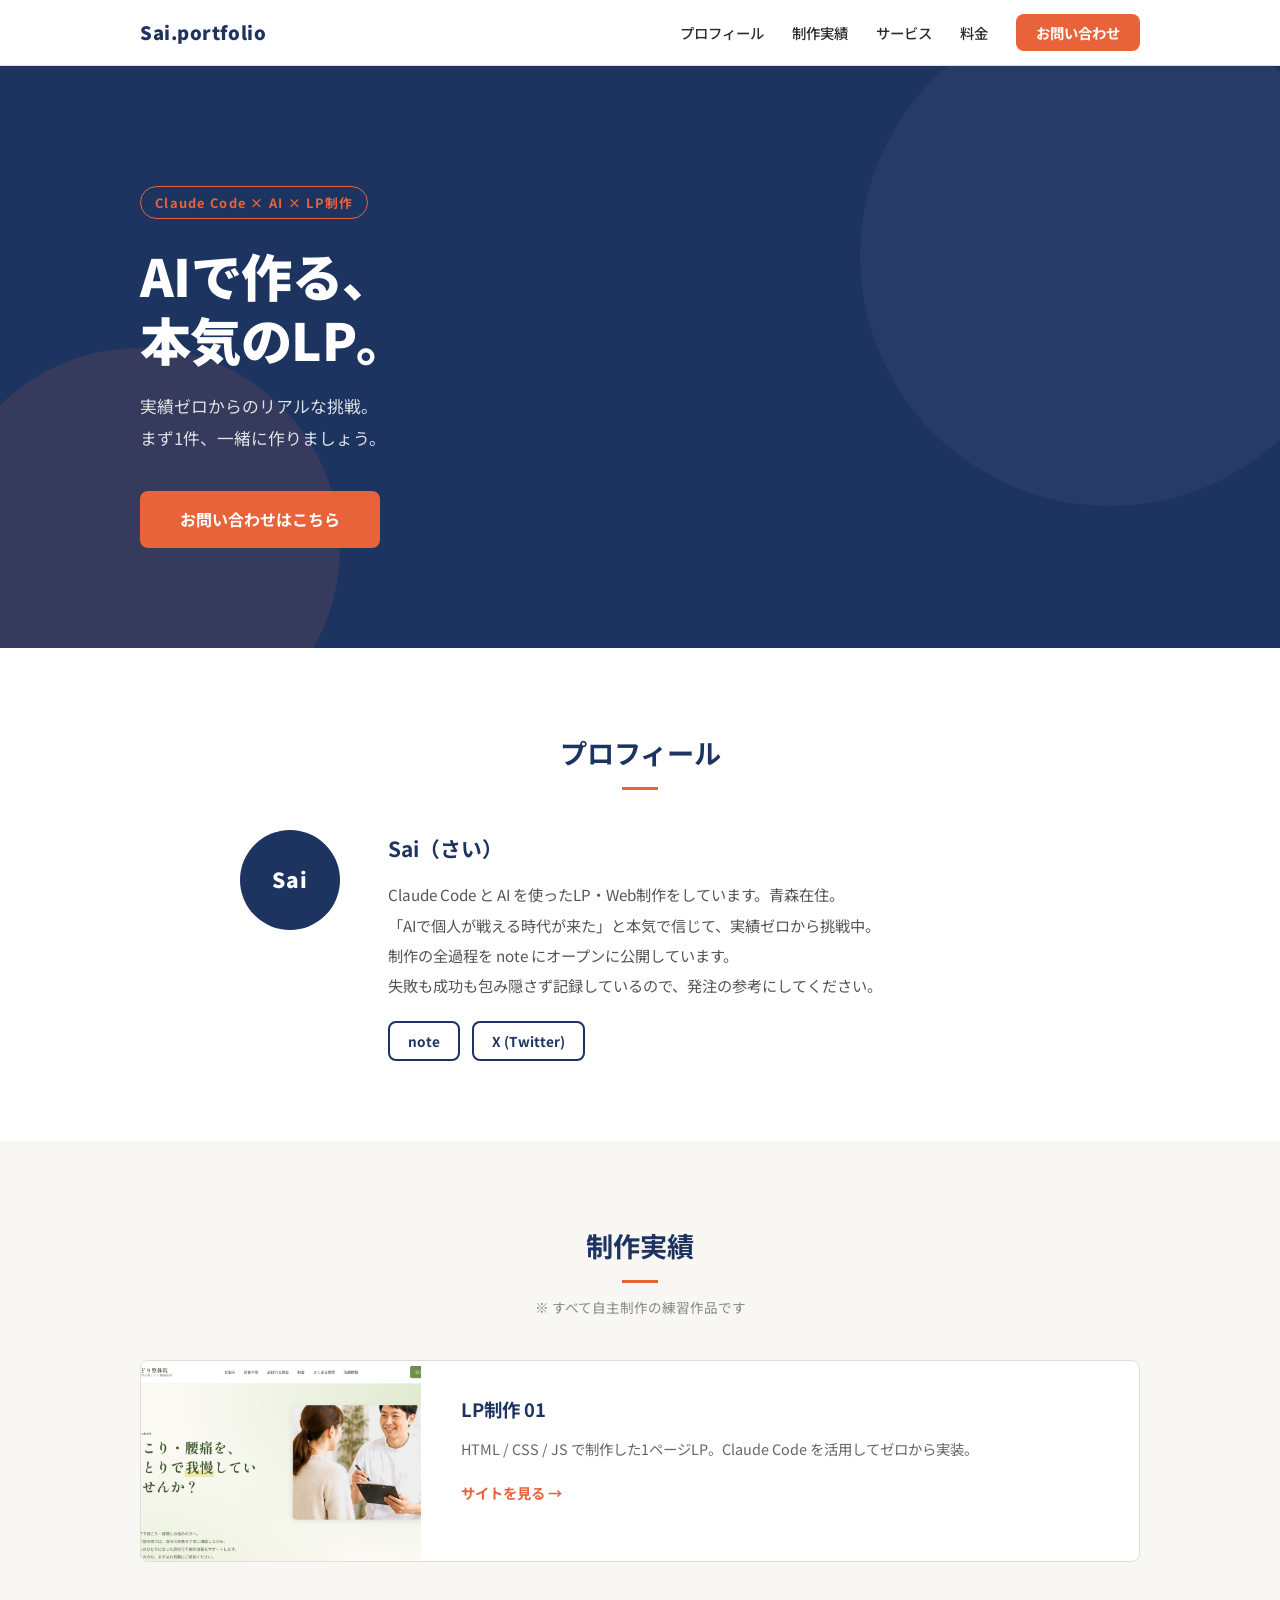
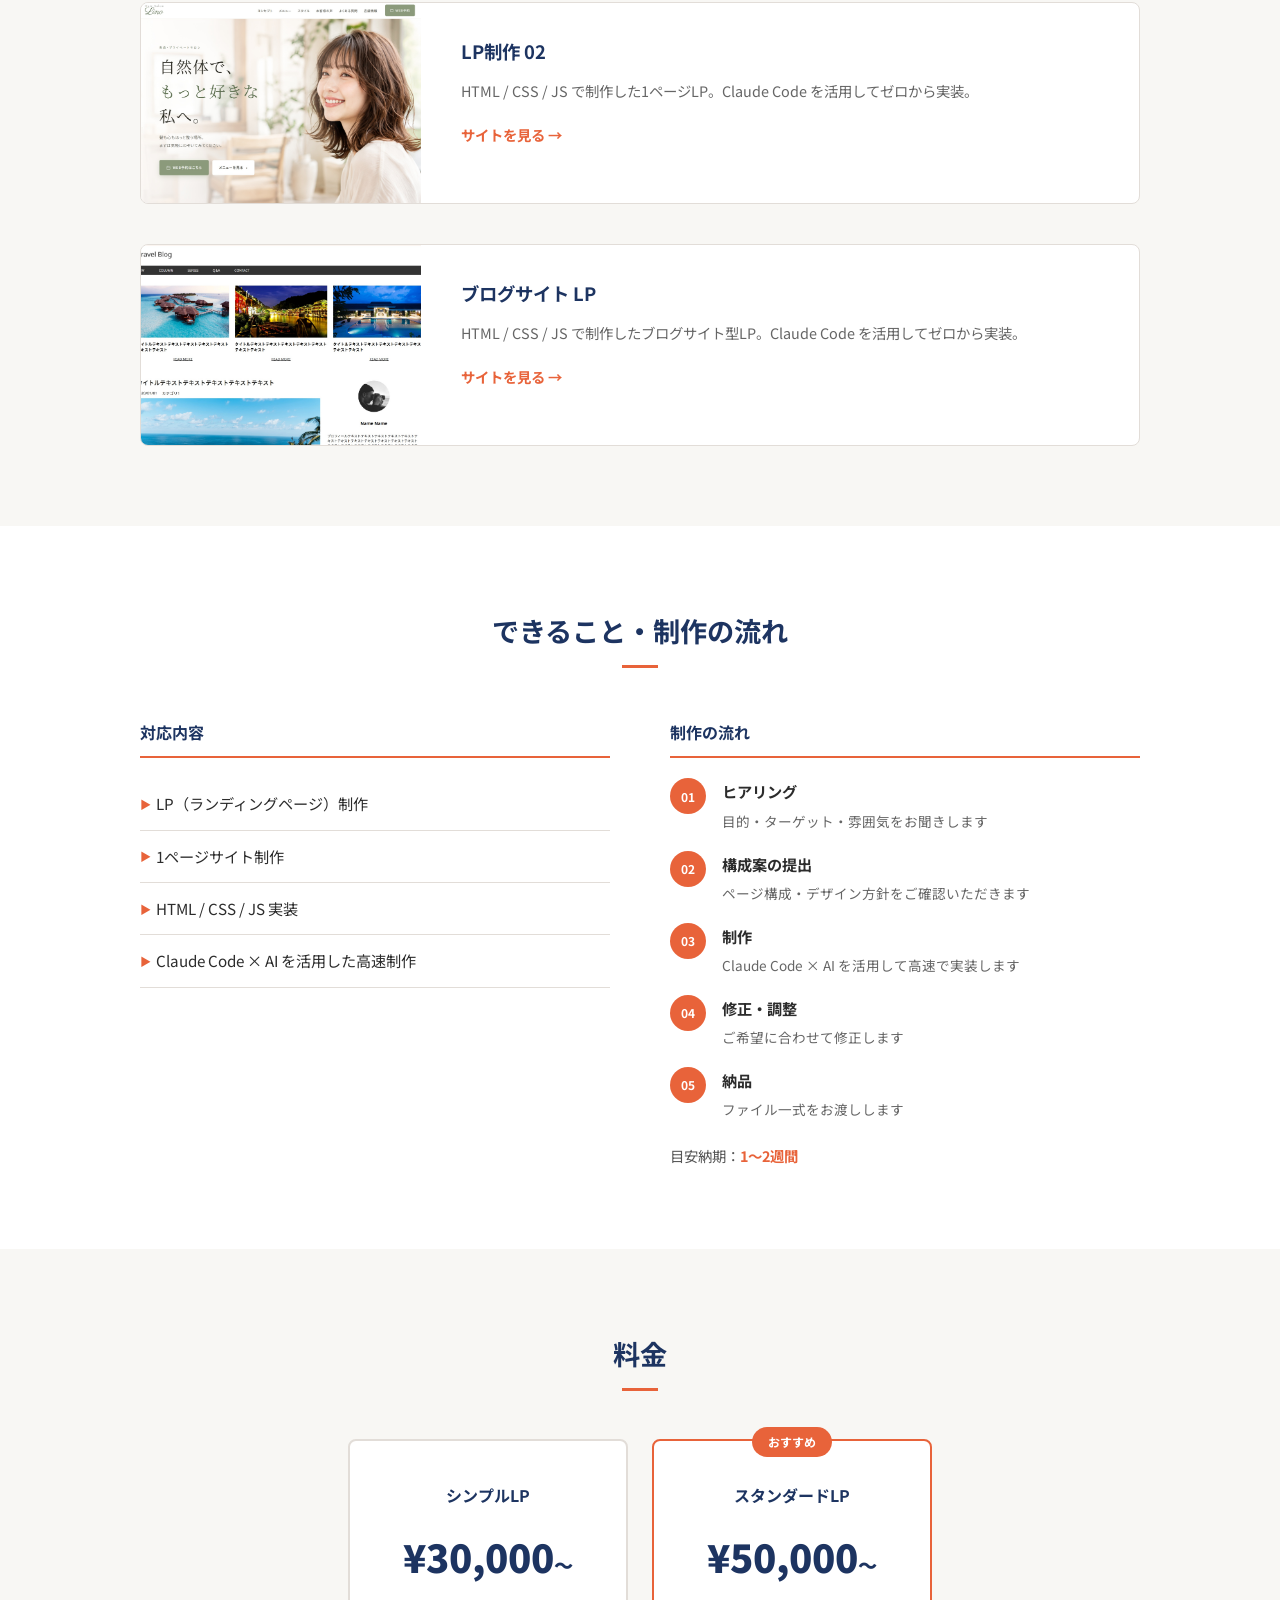
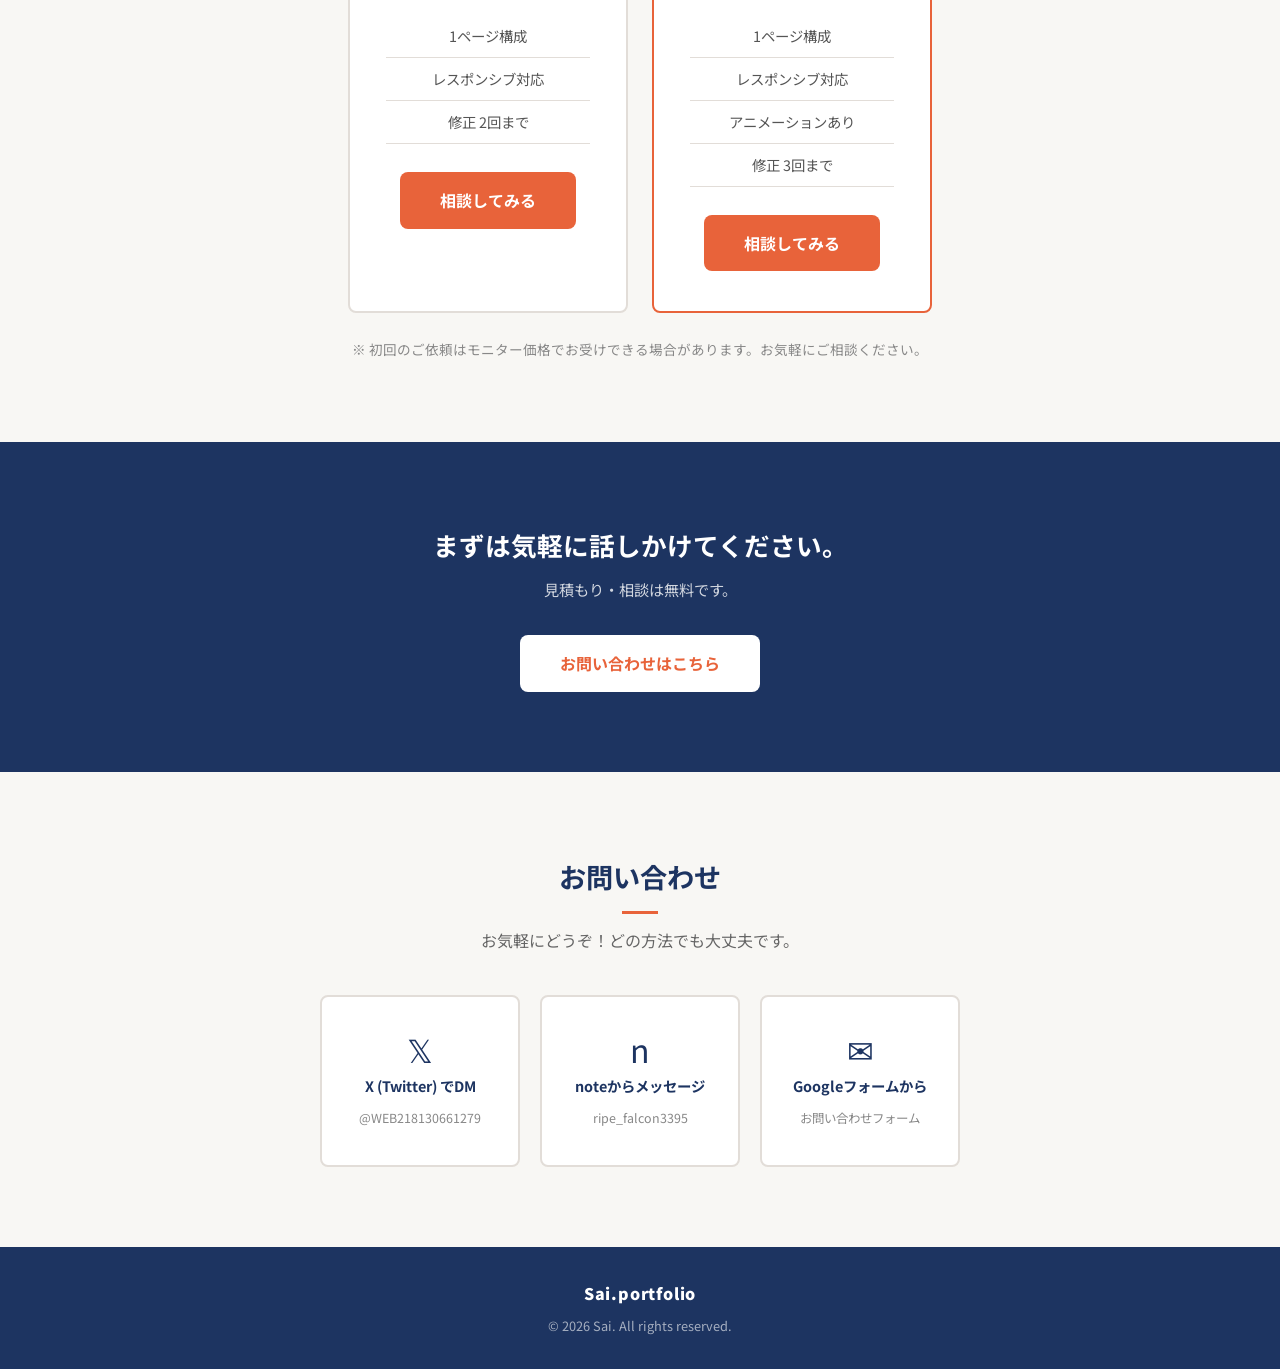
==== index.html @ fc41be19 "Add portfolio site Claude Code×LP制作の実績を紹介するポートフォリオサイト初回公開。  Co-Authored-By: Claude Sonnet 4.6 <norep" ====
<!DOCTYPE html>
<html lang="ja">
<head>
  <meta charset="UTF-8">
  <meta name="viewport" content="width=device-width, initial-scale=1.0">
  <title>Sai - LP制作ポートフォリオ | Claude Code × AI</title>
  <link rel="stylesheet" href="css/style.css">
</head>
<body>

  <!-- ナビゲーション -->
  <header class="site-header">
    <div class="inner">
      <p class="logo"><a href="#top">Sai.portfolio</a></p>
      <nav class="nav">
        <button class="nav-toggle" aria-label="メニューを開く">
          <span></span><span></span><span></span>
        </button>
        <ul class="nav-list">
          <li><a href="#about">プロフィール</a></li>
          <li><a href="#works">制作実績</a></li>
          <li><a href="#service">サービス</a></li>
          <li><a href="#price">料金</a></li>
          <li><a href="#contact" class="nav-cta">お問い合わせ</a></li>
        </ul>
      </nav>
    </div>
  </header>

  <!-- ファーストビュー -->
  <section id="top" class="hero">
    <div class="hero-inner inner">
      <p class="hero-label">Claude Code × AI × LP制作</p>
      <h1 class="hero-title">AIで作る、<br>本気のLP。</h1>
      <p class="hero-sub">実績ゼロからのリアルな挑戦。<br>まず1件、一緒に作りましょう。</p>
      <a href="#contact" class="cta-btn">お問い合わせはこちら</a>
    </div>
  </section>

  <!-- プロフィール -->
  <section id="about" class="about">
    <div class="inner">
      <h2 class="section-title">プロフィール</h2>
      <div class="about-content">
        <div class="about-avatar">Sai</div>
        <div class="about-text">
          <h3 class="about-name">Sai（さい）</h3>
          <p class="about-desc">
            Claude Code と AI を使ったLP・Web制作をしています。青森在住。<br>
            「AIで個人が戦える時代が来た」と本気で信じて、実績ゼロから挑戦中。<br>
            制作の全過程を note にオープンに公開しています。<br>
            失敗も成功も包み隠さず記録しているので、発注の参考にしてください。
          </p>
          <div class="about-links">
            <a href="https://note.com/ripe_falcon3395" target="_blank" class="about-link">note</a>
            <a href="https://twitter.com/WEB218130661279" target="_blank" class="about-link">X (Twitter)</a>
          </div>
        </div>
      </div>
    </div>
  </section>

  <!-- 制作実績 -->
  <section id="works" class="works">
    <div class="inner">
      <h2 class="section-title">制作実績</h2>
      <p class="section-note">※ すべて自主制作の練習作品です</p>
      <ul class="works-list">
        <li class="works-item">
          <div class="works-thumb">
            <img src="images/work01.jpg" alt="LP制作実績01">
          </div>
          <div class="works-info">
            <h3 class="works-title">LP制作 01</h3>
            <p class="works-desc">HTML / CSS / JS で制作した1ページLP。Claude Code を活用してゼロから実装。</p>
            <a href="https://issei1130.github.io/midori-seitai/" class="works-link" target="_blank">サイトを見る →</a>
          </div>
        </li>
        <li class="works-item">
          <div class="works-thumb">
            <img src="images/work02.jpg" alt="LP制作実績02">
          </div>
          <div class="works-info">
            <h3 class="works-title">LP制作 02</h3>
            <p class="works-desc">HTML / CSS / JS で制作した1ページLP。Claude Code を活用してゼロから実装。</p>
            <a href="https://issei1130.github.io/hair-salon-lp/" class="works-link" target="_blank">サイトを見る →</a>
          </div>
        </li>
        <li class="works-item">
          <div class="works-thumb">
            <img src="images/work03.jpg" alt="ブログサイトLP">
          </div>
          <div class="works-info">
            <h3 class="works-title">ブログサイト LP</h3>
            <p class="works-desc">HTML / CSS / JS で制作したブログサイト型LP。Claude Code を活用してゼロから実装。</p>
            <a href="https://issei1130.github.io/portfolio-lp-blog/" class="works-link" target="_blank">サイトを見る →</a>
          </div>
        </li>
      </ul>
    </div>
  </section>

  <!-- サービス・制作の流れ -->
  <section id="service" class="service">
    <div class="inner">
      <h2 class="section-title">できること・制作の流れ</h2>
      <div class="service-grid">
        <div class="service-menu">
          <h3 class="service-subtitle">対応内容</h3>
          <ul class="service-list">
            <li>LP（ランディングページ）制作</li>
            <li>1ページサイト制作</li>
            <li>HTML / CSS / JS 実装</li>
            <li>Claude Code × AI を活用した高速制作</li>
          </ul>
        </div>
        <div class="service-flow">
          <h3 class="service-subtitle">制作の流れ</h3>
          <ol class="flow-list">
            <li class="flow-item">
              <span class="flow-num">01</span>
              <div class="flow-body">
                <strong>ヒアリング</strong>
                <span>目的・ターゲット・雰囲気をお聞きします</span>
              </div>
            </li>
            <li class="flow-item">
              <span class="flow-num">02</span>
              <div class="flow-body">
                <strong>構成案の提出</strong>
                <span>ページ構成・デザイン方針をご確認いただきます</span>
              </div>
            </li>
            <li class="flow-item">
              <span class="flow-num">03</span>
              <div class="flow-body">
                <strong>制作</strong>
                <span>Claude Code × AI を活用して高速で実装します</span>
              </div>
            </li>
            <li class="flow-item">
              <span class="flow-num">04</span>
              <div class="flow-body">
                <strong>修正・調整</strong>
                <span>ご希望に合わせて修正します</span>
              </div>
            </li>
            <li class="flow-item">
              <span class="flow-num">05</span>
              <div class="flow-body">
                <strong>納品</strong>
                <span>ファイル一式をお渡しします</span>
              </div>
            </li>
          </ol>
          <p class="flow-period">目安納期：<strong>1〜2週間</strong></p>
        </div>
      </div>
    </div>
  </section>

  <!-- 料金 -->
  <section id="price" class="price">
    <div class="inner">
      <h2 class="section-title">料金</h2>
      <div class="price-cards">
        <div class="price-card">
          <p class="price-plan">シンプルLP</p>
          <p class="price-amount">¥30,000<span>〜</span></p>
          <ul class="price-features">
            <li>1ページ構成</li>
            <li>レスポンシブ対応</li>
            <li>修正 2回まで</li>
          </ul>
          <a href="#contact" class="cta-btn">相談してみる</a>
        </div>
        <div class="price-card is-recommended">
          <p class="price-badge">おすすめ</p>
          <p class="price-plan">スタンダードLP</p>
          <p class="price-amount">¥50,000<span>〜</span></p>
          <ul class="price-features">
            <li>1ページ構成</li>
            <li>レスポンシブ対応</li>
            <li>アニメーションあり</li>
            <li>修正 3回まで</li>
          </ul>
          <a href="#contact" class="cta-btn">相談してみる</a>
        </div>
      </div>
      <p class="price-note">※ 初回のご依頼はモニター価格でお受けできる場合があります。お気軽にご相談ください。</p>
    </div>
  </section>

  <!-- CTAバナー -->
  <section class="cta-section">
    <div class="inner">
      <p class="cta-title">まずは気軽に話しかけてください。</p>
      <p class="cta-sub">見積もり・相談は無料です。</p>
      <a href="#contact" class="cta-btn cta-btn--light">お問い合わせはこちら</a>
    </div>
  </section>

  <!-- お問い合わせ -->
  <section id="contact" class="contact">
    <div class="inner">
      <h2 class="section-title">お問い合わせ</h2>
      <p class="contact-lead">お気軽にどうぞ！どの方法でも大丈夫です。</p>
      <div class="contact-options">
        <a href="https://twitter.com/WEB218130661279" target="_blank" class="contact-card">
          <span class="contact-icon">𝕏</span>
          <span class="contact-label">X (Twitter) でDM</span>
          <span class="contact-handle">@WEB218130661279</span>
        </a>
        <a href="https://note.com/ripe_falcon3395" target="_blank" class="contact-card">
          <span class="contact-icon">n</span>
          <span class="contact-label">noteからメッセージ</span>
          <span class="contact-handle">ripe_falcon3395</span>
        </a>
        <a href="https://forms.gle/7nVjitU9kzvDQkPu5" target="_blank" class="contact-card">
          <span class="contact-icon">✉</span>
          <span class="contact-label">Googleフォームから</span>
          <span class="contact-handle">お問い合わせフォーム</span>
        </a>
      </div>
    </div>
  </section>

  <!-- フッター -->
  <footer class="site-footer">
    <div class="inner">
      <p class="footer-logo">Sai.portfolio</p>
      <p class="footer-copy">&copy; 2026 Sai. All rights reserved.</p>
    </div>
  </footer>

  <script src="js/script.js"></script>
</body>
</html>
---- css/style.css ----
/* ===== Google Fonts ===== */
@import url('https://fonts.googleapis.com/css2?family=Noto+Sans+JP:wght@400;500;700;900&display=swap');

/* ===== 変数 ===== */
:root {
  --color-main:    #1d3461;
  --color-accent:  #e8633a;
  --color-bg:      #f8f7f4;
  --color-text:    #2c2c2c;
  --color-light:   #ffffff;
  --color-border:  #e2ddd8;
  --font-base: 'Noto Sans JP', sans-serif;
  --inner-width: 1000px;
  --radius: 8px;
}

/* ===== リセット・ベース ===== */
*, *::before, *::after { box-sizing: border-box; margin: 0; padding: 0; }
body { font-family: var(--font-base); color: var(--color-text); background: var(--color-bg); line-height: 1.8; }
img { max-width: 100%; height: auto; display: block; }
a { color: inherit; text-decoration: none; }
ul, ol { list-style: none; }

/* ===== レイアウト ===== */
.inner { width: 90%; max-width: var(--inner-width); margin: 0 auto; }
section { padding: 80px 0; }

/* ===== 共通：セクションタイトル ===== */
.section-title {
  font-size: 1.7rem;
  font-weight: 700;
  text-align: center;
  margin-bottom: 12px;
  color: var(--color-main);
}
.section-title::after {
  content: '';
  display: block;
  width: 36px;
  height: 3px;
  background: var(--color-accent);
  margin: 10px auto 0;
}
.section-note {
  text-align: center;
  font-size: 0.85rem;
  color: #888;
  margin-bottom: 40px;
}

/* ===== 共通：CTAボタン ===== */
.cta-btn {
  display: inline-block;
  padding: 14px 40px;
  background: var(--color-accent);
  color: var(--color-light);
  border-radius: var(--radius);
  font-weight: 700;
  font-size: 1rem;
  transition: opacity 0.2s, transform 0.2s;
}
.cta-btn:hover { opacity: 0.85; transform: translateY(-2px); }
.cta-btn--light {
  background: var(--color-light);
  color: var(--color-accent);
}

/* ===== ヘッダー ===== */
.site-header {
  position: sticky;
  top: 0;
  background: var(--color-light);
  border-bottom: 1px solid var(--color-border);
  z-index: 100;
  padding: 16px 0;
  transition: box-shadow 0.3s;
}
.site-header .inner { display: flex; justify-content: space-between; align-items: center; }
.logo a {
  font-weight: 900;
  font-size: 1.15rem;
  color: var(--color-main);
  letter-spacing: 0.03em;
}
.nav-list { display: flex; align-items: center; gap: 28px; }
.nav-list a { font-size: 0.9rem; font-weight: 500; transition: color 0.2s; }
.nav-list a:hover { color: var(--color-accent); }
.nav-cta {
  background: var(--color-accent);
  color: var(--color-light) !important;
  padding: 8px 20px;
  border-radius: var(--radius);
  font-weight: 700 !important;
}
.nav-cta:hover { opacity: 0.85; color: var(--color-light) !important; }
.nav-toggle { display: none; }

/* ===== ヒーロー ===== */
.hero {
  background: var(--color-main);
  color: var(--color-light);
  padding: 120px 0 100px;
  position: relative;
  overflow: hidden;
}
.hero::before {
  content: '';
  position: absolute;
  top: -60px;
  right: -80px;
  width: 500px;
  height: 500px;
  background: rgba(255,255,255,0.04);
  border-radius: 50%;
}
.hero::after {
  content: '';
  position: absolute;
  bottom: -100px;
  left: -60px;
  width: 400px;
  height: 400px;
  background: rgba(232,99,58,0.12);
  border-radius: 50%;
}
.hero-inner { position: relative; z-index: 1; }
.hero-label {
  display: inline-block;
  font-size: 0.8rem;
  font-weight: 700;
  letter-spacing: 0.1em;
  color: var(--color-accent);
  border: 1px solid var(--color-accent);
  padding: 4px 14px;
  border-radius: 20px;
  margin-bottom: 24px;
}
.hero-title {
  font-size: 3.2rem;
  font-weight: 900;
  line-height: 1.25;
  margin-bottom: 20px;
  letter-spacing: -0.01em;
}
.hero-sub {
  font-size: 1.05rem;
  opacity: 0.85;
  margin-bottom: 36px;
  line-height: 1.9;
}

/* ===== プロフィール ===== */
.about { background: var(--color-light); }
.about-content { display: flex; align-items: flex-start; gap: 48px; max-width: 800px; margin: 40px auto 0; }
.about-avatar {
  flex-shrink: 0;
  width: 100px;
  height: 100px;
  border-radius: 50%;
  background: var(--color-main);
  color: var(--color-light);
  display: flex;
  align-items: center;
  justify-content: center;
  font-weight: 900;
  font-size: 1.3rem;
  letter-spacing: 0.05em;
}
.about-name { font-size: 1.3rem; font-weight: 700; color: var(--color-main); margin-bottom: 12px; }
.about-desc { font-size: 0.95rem; line-height: 2; color: #555; margin-bottom: 20px; }
.about-links { display: flex; gap: 12px; }
.about-link {
  display: inline-block;
  padding: 6px 18px;
  border: 2px solid var(--color-main);
  color: var(--color-main);
  border-radius: var(--radius);
  font-size: 0.85rem;
  font-weight: 700;
  transition: background 0.2s, color 0.2s;
}
.about-link:hover { background: var(--color-main); color: var(--color-light); }

/* ===== 制作実績 ===== */
.works { background: var(--color-bg); }
.works-list { display: flex; flex-direction: column; gap: 40px; }
.works-item {
  display: flex;
  gap: 40px;
  align-items: flex-start;
  background: var(--color-light);
  border-radius: var(--radius);
  overflow: hidden;
  border: 1px solid var(--color-border);
  transition: box-shadow 0.3s;
}
.works-item:hover { box-shadow: 0 8px 24px rgba(0,0,0,0.08); }
.works-thumb {
  flex-shrink: 0;
  width: 280px;
  height: 200px;
  overflow: hidden;
  background: #e8e4df;
  display: flex;
  align-items: center;
  justify-content: center;
}
.works-thumb img { width: 100%; height: 100%; object-fit: cover; }
.works-thumb img[src="images/work01.jpg"]:not([complete]),
.works-thumb:has(img[style*="broken"]) {
  background: #e8e4df;
}
.works-info { padding: 32px 32px 32px 0; flex: 1; }
.works-title { font-size: 1.15rem; font-weight: 700; color: var(--color-main); margin-bottom: 10px; }
.works-desc { font-size: 0.9rem; color: #666; line-height: 1.8; margin-bottom: 16px; }
.works-link { font-size: 0.9rem; font-weight: 700; color: var(--color-accent); transition: opacity 0.2s; }
.works-link:hover { opacity: 0.7; }

/* ===== サービス ===== */
.service { background: var(--color-light); }
.service-grid { display: grid; grid-template-columns: 1fr 1fr; gap: 60px; margin-top: 50px; }
.service-subtitle {
  font-size: 1rem;
  font-weight: 700;
  color: var(--color-main);
  margin-bottom: 20px;
  padding-bottom: 10px;
  border-bottom: 2px solid var(--color-accent);
}
.service-list li {
  padding: 12px 0;
  border-bottom: 1px solid var(--color-border);
  font-size: 0.95rem;
  padding-left: 16px;
  position: relative;
}
.service-list li::before {
  content: '▶';
  position: absolute;
  left: 0;
  color: var(--color-accent);
  font-size: 0.7rem;
  top: 50%;
  transform: translateY(-50%);
}
.flow-list { display: flex; flex-direction: column; gap: 16px; }
.flow-item { display: flex; align-items: flex-start; gap: 16px; }
.flow-num {
  flex-shrink: 0;
  width: 36px;
  height: 36px;
  background: var(--color-accent);
  color: var(--color-light);
  border-radius: 50%;
  display: flex;
  align-items: center;
  justify-content: center;
  font-size: 0.75rem;
  font-weight: 700;
}
.flow-body { flex: 1; }
.flow-body strong { display: block; font-weight: 700; font-size: 0.95rem; }
.flow-body span { font-size: 0.85rem; color: #666; }
.flow-period { margin-top: 20px; font-size: 0.9rem; color: #555; }
.flow-period strong { color: var(--color-accent); }

/* ===== 料金 ===== */
.price { background: var(--color-bg); }
.price-cards { display: flex; gap: 24px; justify-content: center; margin-top: 48px; }
.price-card {
  background: var(--color-light);
  border: 2px solid var(--color-border);
  border-radius: var(--radius);
  padding: 40px 36px;
  text-align: center;
  width: 280px;
  position: relative;
  transition: box-shadow 0.3s;
}
.price-card:hover { box-shadow: 0 8px 24px rgba(0,0,0,0.08); }
.price-card.is-recommended { border-color: var(--color-accent); }
.price-badge {
  position: absolute;
  top: -14px;
  left: 50%;
  transform: translateX(-50%);
  background: var(--color-accent);
  color: var(--color-light);
  font-size: 0.75rem;
  font-weight: 700;
  padding: 4px 16px;
  border-radius: 20px;
}
.price-plan { font-size: 1rem; font-weight: 700; color: var(--color-main); margin-bottom: 12px; }
.price-amount {
  font-size: 2.4rem;
  font-weight: 900;
  color: var(--color-main);
  margin-bottom: 24px;
}
.price-amount span { font-size: 1.2rem; }
.price-features { margin-bottom: 28px; }
.price-features li {
  font-size: 0.9rem;
  padding: 8px 0;
  border-bottom: 1px solid var(--color-border);
  color: #555;
}
.price-note {
  text-align: center;
  font-size: 0.85rem;
  color: #888;
  margin-top: 24px;
}

/* ===== CTAバナー ===== */
.cta-section {
  background: var(--color-main);
  color: var(--color-light);
  text-align: center;
  padding: 80px 0;
}
.cta-title { font-size: 1.6rem; font-weight: 700; margin-bottom: 8px; }
.cta-sub { font-size: 0.95rem; opacity: 0.8; margin-bottom: 32px; }

/* ===== お問い合わせ ===== */
.contact { background: var(--color-bg); }
.contact-lead { text-align: center; margin-bottom: 40px; color: #666; }
.contact-options { display: flex; gap: 20px; justify-content: center; flex-wrap: wrap; }
.contact-card {
  display: flex;
  flex-direction: column;
  align-items: center;
  gap: 8px;
  width: 200px;
  padding: 36px 20px;
  background: var(--color-light);
  border: 2px solid var(--color-border);
  border-radius: var(--radius);
  text-align: center;
  transition: border-color 0.2s, box-shadow 0.2s, transform 0.2s;
}
.contact-card:hover {
  border-color: var(--color-accent);
  box-shadow: 0 6px 20px rgba(0,0,0,0.07);
  transform: translateY(-4px);
}
.contact-icon {
  font-size: 2rem;
  line-height: 1;
  color: var(--color-main);
}
.contact-label { font-size: 0.9rem; font-weight: 700; color: var(--color-main); }
.contact-handle { font-size: 0.78rem; color: #888; }

/* ===== フッター ===== */
.site-footer {
  background: var(--color-main);
  color: var(--color-light);
  text-align: center;
  padding: 32px 0;
}
.footer-logo { font-weight: 900; font-size: 1rem; letter-spacing: 0.05em; margin-bottom: 6px; }
.footer-copy { font-size: 0.8rem; opacity: 0.6; }

/* ===== スクロールアニメーション ===== */
.fade-in {
  opacity: 0;
  transform: translateY(24px);
  transition: opacity 0.6s ease, transform 0.6s ease;
}
.fade-in.is-visible { opacity: 1; transform: translateY(0); }

/* ===== スマホ対応（768px以下） ===== */
@media (max-width: 768px) {
  section { padding: 60px 0; }

  /* ヒーロー */
  .hero { padding: 80px 0 70px; }
  .hero-title { font-size: 2.2rem; }
  .hero-sub { font-size: 0.95rem; }

  /* ハンバーガーメニュー */
  .nav-toggle {
    display: flex;
    flex-direction: column;
    gap: 5px;
    background: none;
    border: none;
    cursor: pointer;
    padding: 4px;
    z-index: 200;
  }
  .nav-toggle span {
    display: block;
    width: 24px;
    height: 2px;
    background: var(--color-main);
    transition: transform 0.3s, opacity 0.3s;
  }
  .nav-list {
    display: none;
    flex-direction: column;
    gap: 0;
    position: fixed;
    top: 0;
    left: 0;
    width: 100%;
    height: 100vh;
    background: var(--color-light);
    padding: 80px 0 24px;
    align-items: center;
    justify-content: center;
    z-index: 100;
  }
  .nav-list.is-open { display: flex; }
  .nav-list li { width: 100%; text-align: center; }
  .nav-list a { display: block; padding: 16px 20px; font-size: 1.1rem; }
  .nav-cta { background: none; color: var(--color-accent) !important; }
  .nav-toggle.is-open span:nth-child(1) { transform: translateY(7px) rotate(45deg); }
  .nav-toggle.is-open span:nth-child(2) { opacity: 0; }
  .nav-toggle.is-open span:nth-child(3) { transform: translateY(-7px) rotate(-45deg); }

  /* プロフィール */
  .about-content { flex-direction: column; align-items: center; gap: 24px; text-align: center; }
  .about-links { justify-content: center; }

  /* 実績 */
  .works-item { flex-direction: column; }
  .works-thumb { width: 100%; height: 180px; }
  .works-info { padding: 20px 20px 24px; }

  /* サービス */
  .service-grid { grid-template-columns: 1fr; gap: 40px; }

  /* 料金 */
  .price-cards { flex-direction: column; align-items: center; }

  /* お問い合わせ */
  .contact-options { flex-direction: column; align-items: center; }
  .contact-card { width: 100%; max-width: 320px; }

  /* タイトル */
  .section-title { font-size: 1.4rem; }
  .cta-title { font-size: 1.3rem; }
}
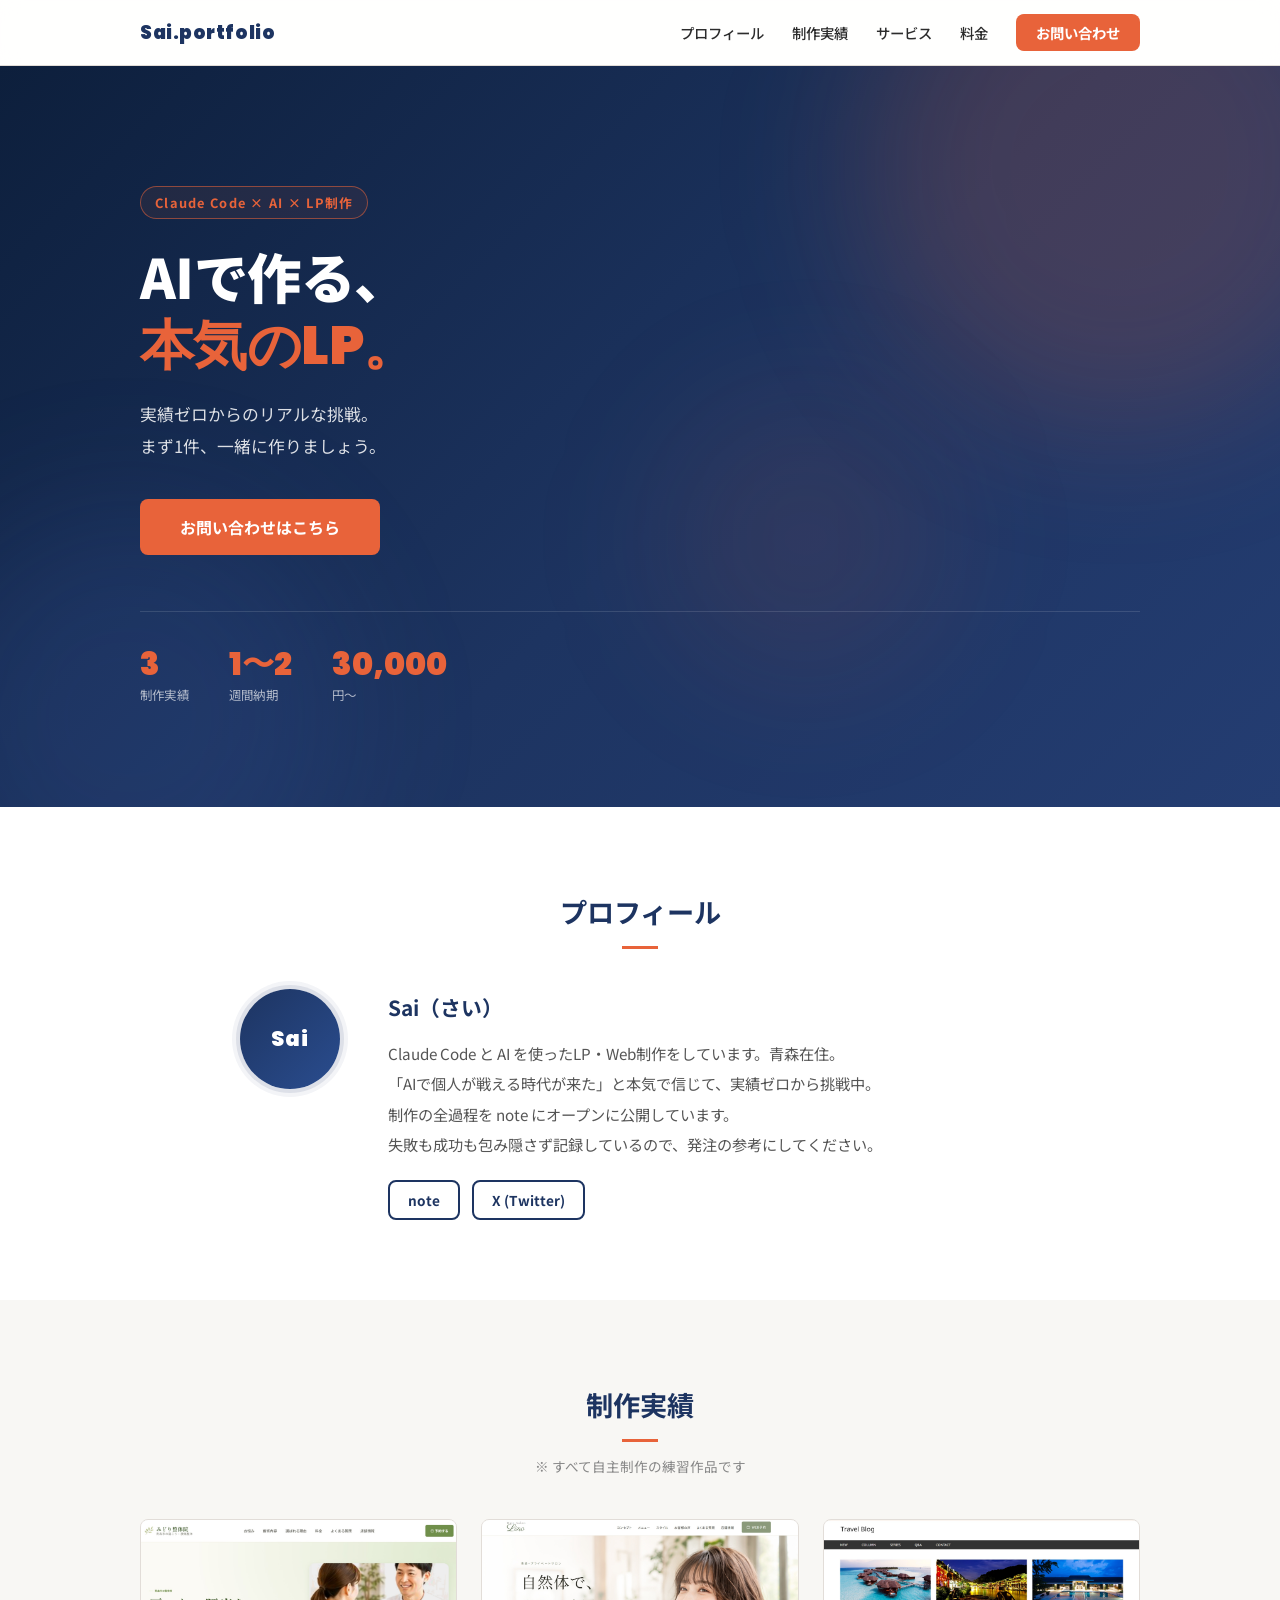
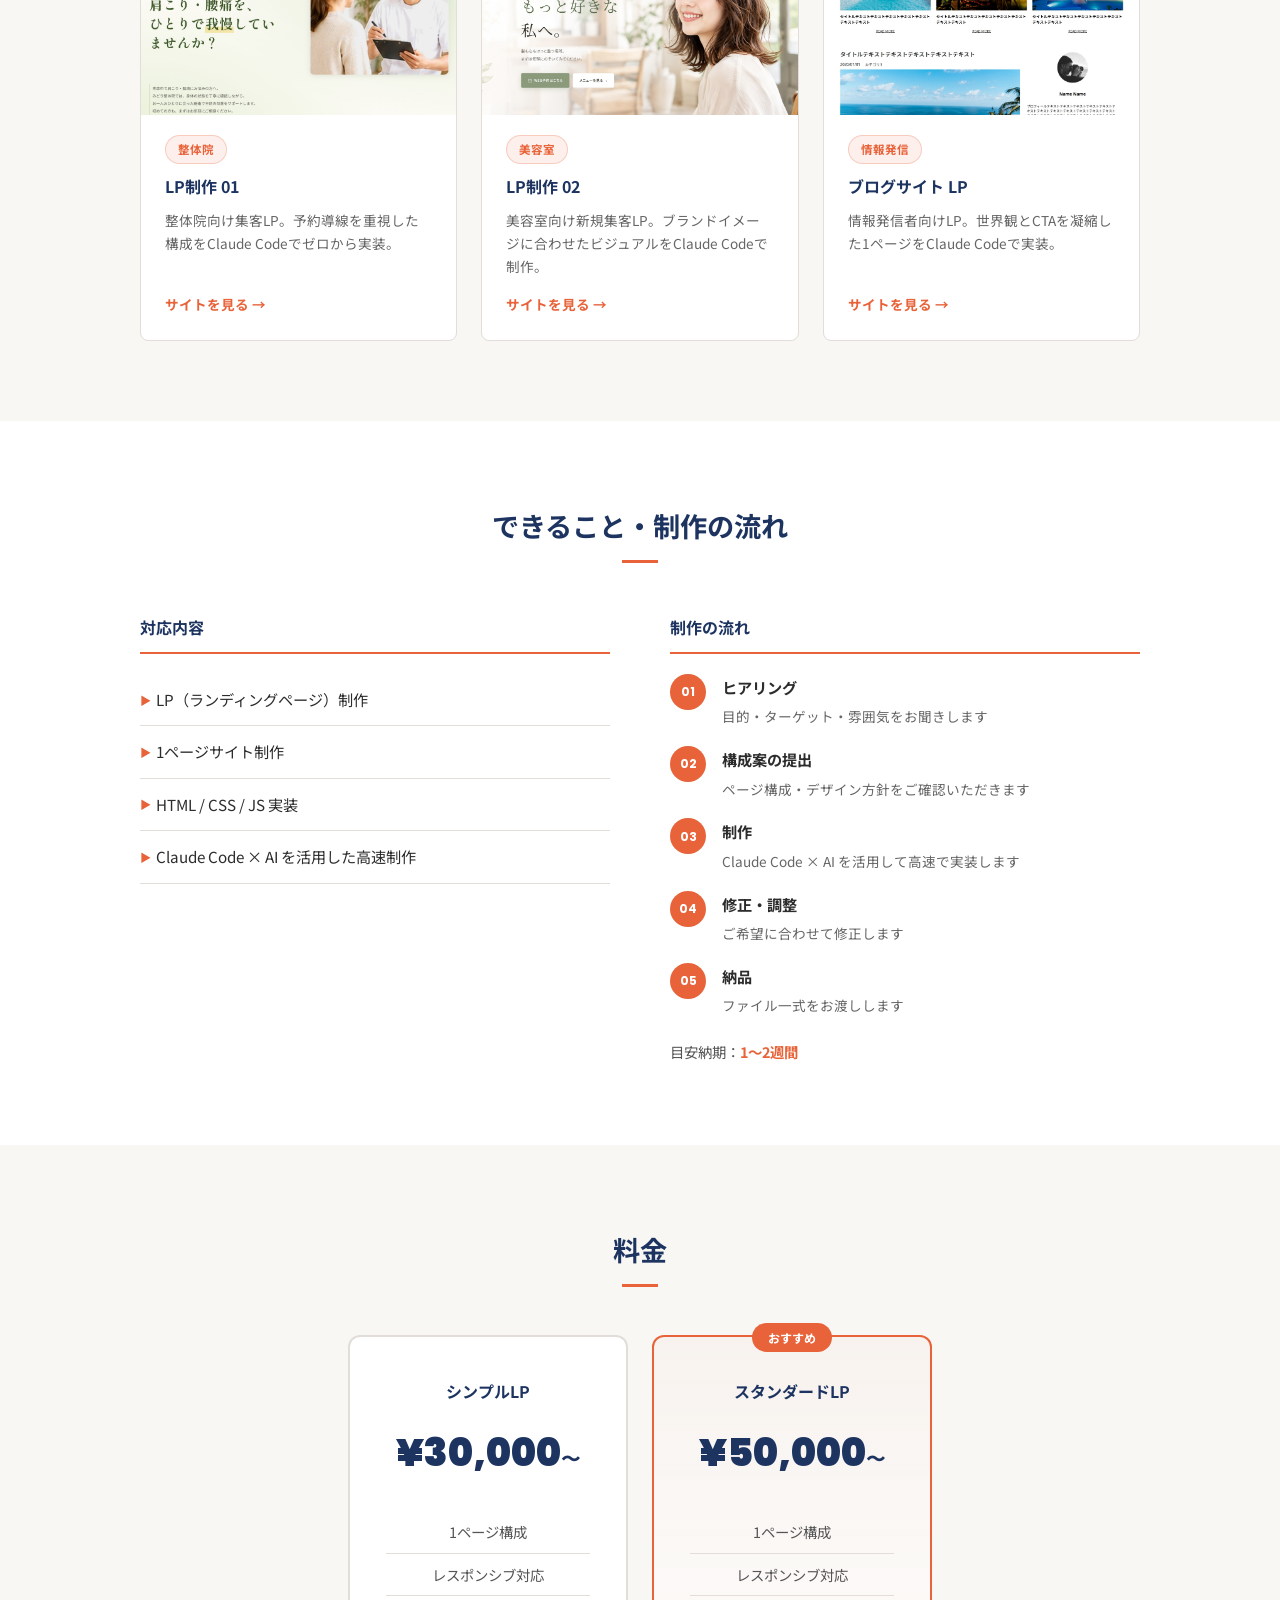
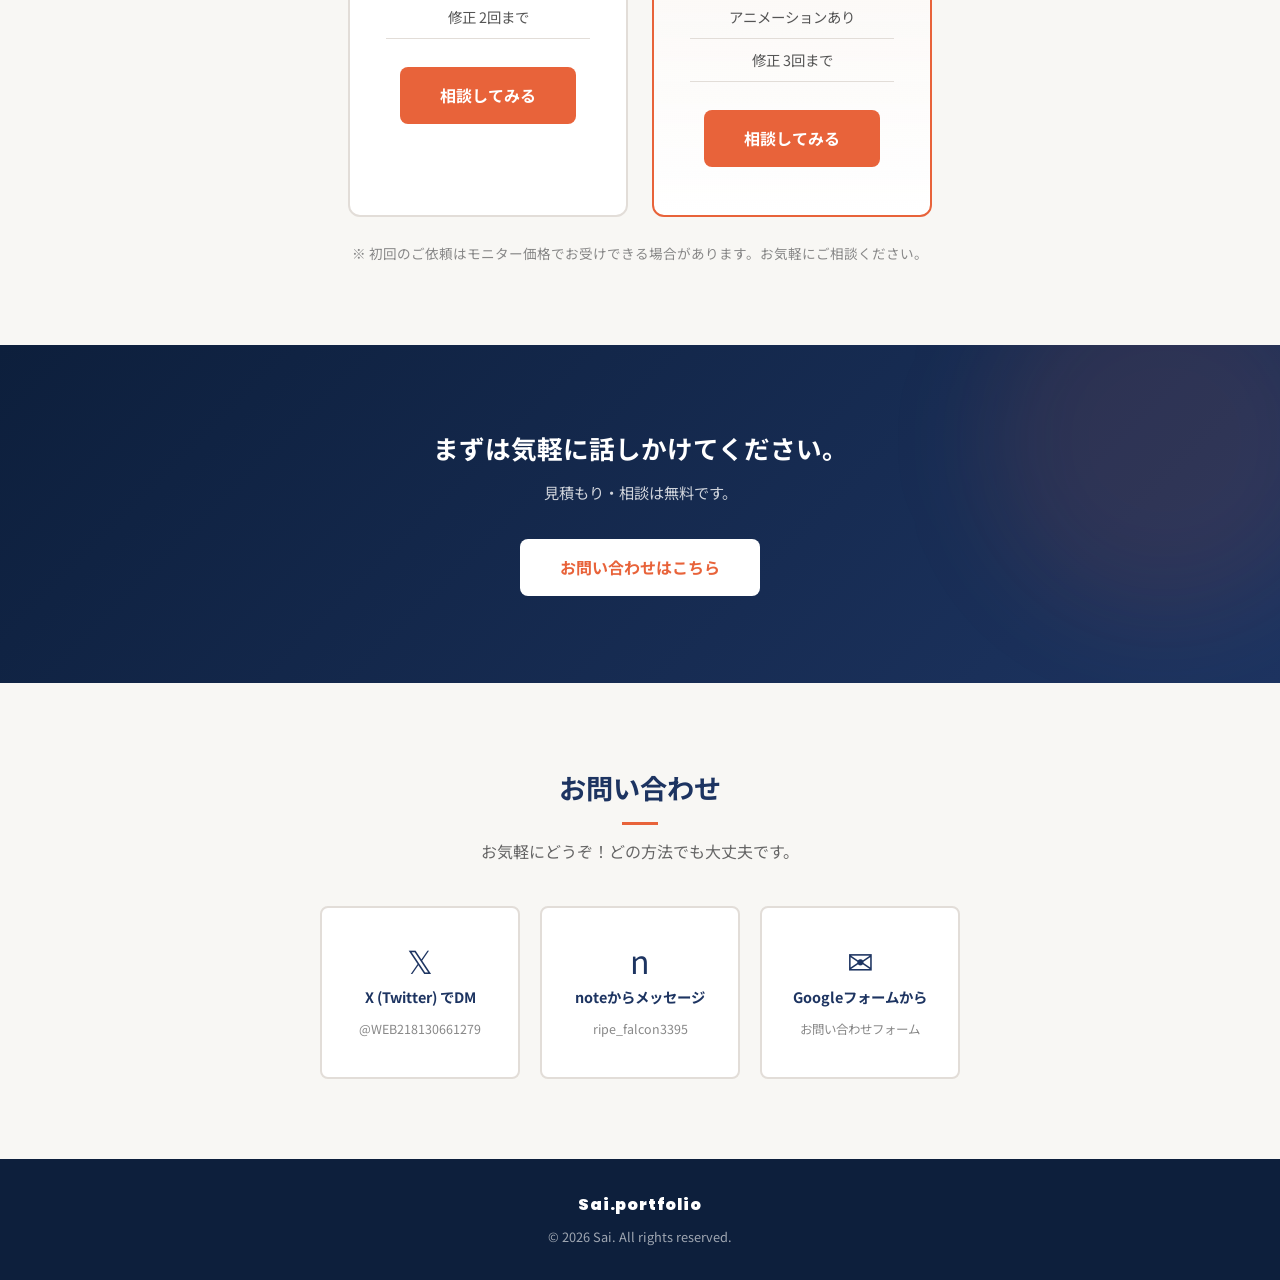
==== commit 0acebfbc: "Redesign portfolio for higher visual impact - Hero: animated gradient orbs, typing animation, stats " ====
--- a/index.html
+++ b/index.html
@@ -7,6 +7,9 @@
   <link rel="stylesheet" href="css/style.css">
 </head>
 <body>
+
+  <!-- スクロールプログレスバー -->
+  <div class="scroll-progress" id="scrollProgress"></div>
 
   <!-- ナビゲーション -->
   <header class="site-header">
@@ -29,11 +32,28 @@
 
   <!-- ファーストビュー -->
   <section id="top" class="hero">
+    <div class="hero-orb hero-orb--1"></div>
+    <div class="hero-orb hero-orb--2"></div>
+    <div class="hero-orb hero-orb--3"></div>
     <div class="hero-inner inner">
       <p class="hero-label">Claude Code × AI × LP制作</p>
-      <h1 class="hero-title">AIで作る、<br>本気のLP。</h1>
-      <p class="hero-sub">実績ゼロからのリアルな挑戦。<br>まず1件、一緒に作りましょう。</p>
+      <h1 class="hero-title">AIで作る、<br><span class="hero-title-accent">本気のLP。</span></h1>
+      <p class="hero-sub"></p>
       <a href="#contact" class="cta-btn">お問い合わせはこちら</a>
+      <div class="hero-stats">
+        <div class="hero-stat">
+          <p class="stat-num" data-target="3">0</p>
+          <p class="stat-label">制作実績</p>
+        </div>
+        <div class="hero-stat">
+          <p class="stat-num">1〜2</p>
+          <p class="stat-label">週間納期</p>
+        </div>
+        <div class="hero-stat">
+          <p class="stat-num">30,000</p>
+          <p class="stat-label">円〜</p>
+        </div>
+      </div>
     </div>
   </section>
 
@@ -69,30 +89,42 @@
         <li class="works-item">
           <div class="works-thumb">
             <img src="images/work01.jpg" alt="LP制作実績01">
+            <div class="works-overlay">
+              <a href="https://issei1130.github.io/midori-seitai/" class="works-overlay-btn" target="_blank">サイトを見る →</a>
+            </div>
           </div>
           <div class="works-info">
+            <span class="works-tag">整体院</span>
             <h3 class="works-title">LP制作 01</h3>
-            <p class="works-desc">HTML / CSS / JS で制作した1ページLP。Claude Code を活用してゼロから実装。</p>
+            <p class="works-desc">整体院向け集客LP。予約導線を重視した構成をClaude Codeでゼロから実装。</p>
             <a href="https://issei1130.github.io/midori-seitai/" class="works-link" target="_blank">サイトを見る →</a>
           </div>
         </li>
         <li class="works-item">
           <div class="works-thumb">
             <img src="images/work02.jpg" alt="LP制作実績02">
+            <div class="works-overlay">
+              <a href="https://issei1130.github.io/hair-salon-lp/" class="works-overlay-btn" target="_blank">サイトを見る →</a>
+            </div>
           </div>
           <div class="works-info">
+            <span class="works-tag">美容室</span>
             <h3 class="works-title">LP制作 02</h3>
-            <p class="works-desc">HTML / CSS / JS で制作した1ページLP。Claude Code を活用してゼロから実装。</p>
+            <p class="works-desc">美容室向け新規集客LP。ブランドイメージに合わせたビジュアルをClaude Codeで制作。</p>
             <a href="https://issei1130.github.io/hair-salon-lp/" class="works-link" target="_blank">サイトを見る →</a>
           </div>
         </li>
         <li class="works-item">
           <div class="works-thumb">
             <img src="images/work03.jpg" alt="ブログサイトLP">
+            <div class="works-overlay">
+              <a href="https://issei1130.github.io/portfolio-lp-blog/" class="works-overlay-btn" target="_blank">サイトを見る →</a>
+            </div>
           </div>
           <div class="works-info">
+            <span class="works-tag">情報発信</span>
             <h3 class="works-title">ブログサイト LP</h3>
-            <p class="works-desc">HTML / CSS / JS で制作したブログサイト型LP。Claude Code を活用してゼロから実装。</p>
+            <p class="works-desc">情報発信者向けLP。世界観とCTAを凝縮した1ページをClaude Codeで実装。</p>
             <a href="https://issei1130.github.io/portfolio-lp-blog/" class="works-link" target="_blank">サイトを見る →</a>
           </div>
         </li>
--- a/css/style.css
+++ b/css/style.css
@@ -1,5 +1,5 @@
 /* ===== Google Fonts ===== */
-@import url('https://fonts.googleapis.com/css2?family=Noto+Sans+JP:wght@400;500;700;900&display=swap');
+@import url('https://fonts.googleapis.com/css2?family=Poppins:wght@700;900&family=Noto+Sans+JP:wght@400;500;700;900&display=swap');
 
 /* ===== 変数 ===== */
 :root {
@@ -9,7 +9,8 @@
   --color-text:    #2c2c2c;
   --color-light:   #ffffff;
   --color-border:  #e2ddd8;
-  --font-base: 'Noto Sans JP', sans-serif;
+  --font-base:    'Noto Sans JP', sans-serif;
+  --font-display: 'Poppins', sans-serif;
   --inner-width: 1000px;
   --radius: 8px;
 }
@@ -20,6 +21,18 @@
 img { max-width: 100%; height: auto; display: block; }
 a { color: inherit; text-decoration: none; }
 ul, ol { list-style: none; }
+
+/* ===== スクロールプログレスバー ===== */
+.scroll-progress {
+  position: fixed;
+  top: 0;
+  left: 0;
+  height: 3px;
+  background: linear-gradient(90deg, var(--color-accent), #f5a06e);
+  z-index: 1001;
+  width: 0%;
+  transition: width 0.05s linear;
+}
 
 /* ===== レイアウト ===== */
 .inner { width: 90%; max-width: var(--inner-width); margin: 0 auto; }
@@ -57,19 +70,48 @@
   border-radius: var(--radius);
   font-weight: 700;
   font-size: 1rem;
-  transition: opacity 0.2s, transform 0.2s;
-}
-.cta-btn:hover { opacity: 0.85; transform: translateY(-2px); }
+  position: relative;
+  overflow: hidden;
+  transition: opacity 0.2s, transform 0.2s, box-shadow 0.2s;
+}
+.cta-btn::after {
+  content: '';
+  position: absolute;
+  top: -50%;
+  left: -80%;
+  width: 50%;
+  height: 200%;
+  background: linear-gradient(90deg, transparent, rgba(255,255,255,0.35), transparent);
+  transform: skewX(-20deg);
+  animation: shimmer 3s infinite 1s;
+}
+@keyframes shimmer {
+  0%   { left: -80%; }
+  100% { left: 160%; }
+}
+.cta-btn:hover {
+  opacity: 0.92;
+  transform: translateY(-2px);
+  box-shadow: 0 8px 24px rgba(232, 99, 58, 0.35);
+}
 .cta-btn--light {
   background: var(--color-light);
   color: var(--color-accent);
+}
+.cta-btn--light::after {
+  background: linear-gradient(90deg, transparent, rgba(232,99,58,0.15), transparent);
+}
+.cta-btn--light:hover {
+  box-shadow: 0 8px 24px rgba(0,0,0,0.12);
 }
 
 /* ===== ヘッダー ===== */
 .site-header {
   position: sticky;
   top: 0;
-  background: var(--color-light);
+  background: rgba(255,255,255,0.9);
+  backdrop-filter: blur(10px);
+  -webkit-backdrop-filter: blur(10px);
   border-bottom: 1px solid var(--color-border);
   z-index: 100;
   padding: 16px 0;
@@ -77,6 +119,7 @@
 }
 .site-header .inner { display: flex; justify-content: space-between; align-items: center; }
 .logo a {
+  font-family: var(--font-display);
   font-weight: 900;
   font-size: 1.15rem;
   color: var(--color-main);
@@ -97,31 +140,49 @@
 
 /* ===== ヒーロー ===== */
 .hero {
-  background: var(--color-main);
+  background: linear-gradient(135deg, #0d1f3c 0%, #1d3461 55%, #243d72 100%);
   color: var(--color-light);
   padding: 120px 0 100px;
   position: relative;
   overflow: hidden;
 }
-.hero::before {
-  content: '';
+.hero-orb {
   position: absolute;
-  top: -60px;
-  right: -80px;
-  width: 500px;
-  height: 500px;
-  background: rgba(255,255,255,0.04);
   border-radius: 50%;
-}
-.hero::after {
-  content: '';
-  position: absolute;
-  bottom: -100px;
-  left: -60px;
-  width: 400px;
-  height: 400px;
-  background: rgba(232,99,58,0.12);
-  border-radius: 50%;
+  pointer-events: none;
+  filter: blur(70px);
+}
+.hero-orb--1 {
+  width: 520px;
+  height: 520px;
+  top: -160px;
+  right: -100px;
+  background: rgba(232, 99, 58, 0.18);
+  animation: floatA 8s ease-in-out infinite;
+}
+.hero-orb--2 {
+  width: 420px;
+  height: 420px;
+  bottom: -120px;
+  left: -80px;
+  background: rgba(80, 120, 220, 0.12);
+  animation: floatB 11s ease-in-out infinite;
+}
+.hero-orb--3 {
+  width: 280px;
+  height: 280px;
+  top: 45%;
+  left: 52%;
+  background: rgba(232, 99, 58, 0.09);
+  animation: floatA 14s ease-in-out infinite reverse;
+}
+@keyframes floatA {
+  0%, 100% { transform: translateY(0) scale(1); }
+  50%       { transform: translateY(-28px) scale(1.04); }
+}
+@keyframes floatB {
+  0%, 100% { transform: translateY(0) rotate(0deg); }
+  50%       { transform: translateY(-18px) rotate(6deg); }
 }
 .hero-inner { position: relative; z-index: 1; }
 .hero-label {
@@ -130,23 +191,50 @@
   font-weight: 700;
   letter-spacing: 0.1em;
   color: var(--color-accent);
-  border: 1px solid var(--color-accent);
+  border: 1px solid rgba(232, 99, 58, 0.55);
+  background: rgba(232, 99, 58, 0.08);
   padding: 4px 14px;
   border-radius: 20px;
   margin-bottom: 24px;
 }
 .hero-title {
-  font-size: 3.2rem;
+  font-size: 3.4rem;
   font-weight: 900;
-  line-height: 1.25;
+  line-height: 1.2;
   margin-bottom: 20px;
   letter-spacing: -0.01em;
+}
+.hero-title-accent {
+  color: var(--color-accent);
+  font-family: var(--font-display);
+  display: inline-block;
 }
 .hero-sub {
   font-size: 1.05rem;
   opacity: 0.85;
   margin-bottom: 36px;
   line-height: 1.9;
+  min-height: 3.8em;
+}
+.hero-stats {
+  display: flex;
+  gap: 40px;
+  margin-top: 48px;
+  padding-top: 36px;
+  border-top: 1px solid rgba(255,255,255,0.12);
+}
+.stat-num {
+  font-family: var(--font-display);
+  font-size: 2rem;
+  font-weight: 900;
+  color: var(--color-accent);
+  line-height: 1;
+  margin-bottom: 4px;
+}
+.stat-label {
+  font-size: 0.78rem;
+  opacity: 0.65;
+  letter-spacing: 0.02em;
 }
 
 /* ===== プロフィール ===== */
@@ -157,14 +245,16 @@
   width: 100px;
   height: 100px;
   border-radius: 50%;
-  background: var(--color-main);
+  background: linear-gradient(135deg, var(--color-main), #2a4d8f);
   color: var(--color-light);
   display: flex;
   align-items: center;
   justify-content: center;
+  font-family: var(--font-display);
   font-weight: 900;
   font-size: 1.3rem;
   letter-spacing: 0.05em;
+  box-shadow: 0 0 0 4px rgba(29,52,97,0.1), 0 0 0 8px rgba(29,52,97,0.05);
 }
 .about-name { font-size: 1.3rem; font-weight: 700; color: var(--color-main); margin-bottom: 12px; }
 .about-desc { font-size: 0.95rem; line-height: 2; color: #555; margin-bottom: 20px; }
@@ -183,37 +273,87 @@
 
 /* ===== 制作実績 ===== */
 .works { background: var(--color-bg); }
-.works-list { display: flex; flex-direction: column; gap: 40px; }
+.works-list { display: grid; grid-template-columns: repeat(3, 1fr); gap: 24px; }
 .works-item {
   display: flex;
-  gap: 40px;
-  align-items: flex-start;
+  flex-direction: column;
   background: var(--color-light);
   border-radius: var(--radius);
   overflow: hidden;
   border: 1px solid var(--color-border);
-  transition: box-shadow 0.3s;
-}
-.works-item:hover { box-shadow: 0 8px 24px rgba(0,0,0,0.08); }
+  transition: box-shadow 0.3s, transform 0.3s;
+}
+.works-item:hover {
+  box-shadow: 0 12px 36px rgba(0,0,0,0.1);
+  transform: translateY(-5px);
+}
 .works-thumb {
-  flex-shrink: 0;
-  width: 280px;
-  height: 200px;
+  position: relative;
+  width: 100%;
+  padding-top: 62%;
   overflow: hidden;
   background: #e8e4df;
+}
+.works-thumb img {
+  position: absolute;
+  inset: 0;
+  width: 100%;
+  height: 100%;
+  object-fit: cover;
+  transition: transform 0.5s ease;
+}
+.works-item:hover .works-thumb img { transform: scale(1.06); }
+.works-overlay {
+  position: absolute;
+  inset: 0;
+  background: rgba(13, 31, 60, 0.82);
   display: flex;
   align-items: center;
   justify-content: center;
-}
-.works-thumb img { width: 100%; height: 100%; object-fit: cover; }
-.works-thumb img[src="images/work01.jpg"]:not([complete]),
-.works-thumb:has(img[style*="broken"]) {
-  background: #e8e4df;
-}
-.works-info { padding: 32px 32px 32px 0; flex: 1; }
-.works-title { font-size: 1.15rem; font-weight: 700; color: var(--color-main); margin-bottom: 10px; }
-.works-desc { font-size: 0.9rem; color: #666; line-height: 1.8; margin-bottom: 16px; }
-.works-link { font-size: 0.9rem; font-weight: 700; color: var(--color-accent); transition: opacity 0.2s; }
+  opacity: 0;
+  transition: opacity 0.3s;
+}
+.works-item:hover .works-overlay { opacity: 1; }
+.works-overlay-btn {
+  color: white;
+  border: 2px solid rgba(255,255,255,0.75);
+  padding: 10px 24px;
+  border-radius: 40px;
+  font-weight: 700;
+  font-size: 0.85rem;
+  transform: translateY(10px);
+  transition: transform 0.3s, background 0.2s;
+  letter-spacing: 0.04em;
+}
+.works-item:hover .works-overlay-btn { transform: translateY(0); }
+.works-overlay-btn:hover { background: rgba(255,255,255,0.15); }
+.works-info {
+  padding: 20px 24px 24px;
+  flex: 1;
+  display: flex;
+  flex-direction: column;
+}
+.works-tag {
+  display: inline-block;
+  background: rgba(232,99,58,0.1);
+  color: var(--color-accent);
+  font-size: 0.72rem;
+  font-weight: 700;
+  padding: 3px 12px;
+  border-radius: 20px;
+  margin-bottom: 8px;
+  align-self: flex-start;
+  border: 1px solid rgba(232,99,58,0.25);
+}
+.works-title { font-size: 1rem; font-weight: 700; color: var(--color-main); margin-bottom: 8px; }
+.works-desc { font-size: 0.85rem; color: #666; line-height: 1.7; margin-bottom: 14px; flex: 1; }
+.works-link {
+  font-size: 0.85rem;
+  font-weight: 700;
+  color: var(--color-accent);
+  transition: opacity 0.2s;
+  align-self: flex-start;
+}
 .works-link:hover { opacity: 0.7; }
 
 /* ===== サービス ===== */
@@ -255,6 +395,7 @@
   display: flex;
   align-items: center;
   justify-content: center;
+  font-family: var(--font-display);
   font-size: 0.75rem;
   font-weight: 700;
 }
@@ -270,15 +411,21 @@
 .price-card {
   background: var(--color-light);
   border: 2px solid var(--color-border);
-  border-radius: var(--radius);
+  border-radius: 12px;
   padding: 40px 36px;
   text-align: center;
   width: 280px;
   position: relative;
-  transition: box-shadow 0.3s;
-}
-.price-card:hover { box-shadow: 0 8px 24px rgba(0,0,0,0.08); }
-.price-card.is-recommended { border-color: var(--color-accent); }
+  transition: box-shadow 0.3s, transform 0.3s;
+}
+.price-card:hover {
+  box-shadow: 0 12px 32px rgba(0,0,0,0.09);
+  transform: translateY(-4px);
+}
+.price-card.is-recommended {
+  border-color: var(--color-accent);
+  background: linear-gradient(180deg, rgba(232,99,58,0.03) 0%, var(--color-light) 100%);
+}
 .price-badge {
   position: absolute;
   top: -14px;
@@ -293,6 +440,7 @@
 }
 .price-plan { font-size: 1rem; font-weight: 700; color: var(--color-main); margin-bottom: 12px; }
 .price-amount {
+  font-family: var(--font-display);
   font-size: 2.4rem;
   font-weight: 900;
   color: var(--color-main);
@@ -315,13 +463,26 @@
 
 /* ===== CTAバナー ===== */
 .cta-section {
-  background: var(--color-main);
+  background: linear-gradient(135deg, #0d1f3c 0%, #1d3461 100%);
   color: var(--color-light);
   text-align: center;
   padding: 80px 0;
-}
-.cta-title { font-size: 1.6rem; font-weight: 700; margin-bottom: 8px; }
-.cta-sub { font-size: 0.95rem; opacity: 0.8; margin-bottom: 32px; }
+  position: relative;
+  overflow: hidden;
+}
+.cta-section::before {
+  content: '';
+  position: absolute;
+  top: -80px;
+  right: -60px;
+  width: 350px;
+  height: 350px;
+  background: rgba(232,99,58,0.1);
+  border-radius: 50%;
+  filter: blur(50px);
+}
+.cta-title { font-size: 1.6rem; font-weight: 700; margin-bottom: 8px; position: relative; }
+.cta-sub { font-size: 0.95rem; opacity: 0.8; margin-bottom: 32px; position: relative; }
 
 /* ===== お問い合わせ ===== */
 .contact { background: var(--color-bg); }
@@ -342,25 +503,27 @@
 }
 .contact-card:hover {
   border-color: var(--color-accent);
-  box-shadow: 0 6px 20px rgba(0,0,0,0.07);
+  box-shadow: 0 8px 24px rgba(232,99,58,0.12);
   transform: translateY(-4px);
 }
-.contact-icon {
-  font-size: 2rem;
-  line-height: 1;
-  color: var(--color-main);
-}
+.contact-icon { font-size: 2rem; line-height: 1; color: var(--color-main); }
 .contact-label { font-size: 0.9rem; font-weight: 700; color: var(--color-main); }
 .contact-handle { font-size: 0.78rem; color: #888; }
 
 /* ===== フッター ===== */
 .site-footer {
-  background: var(--color-main);
+  background: #0d1f3c;
   color: var(--color-light);
   text-align: center;
   padding: 32px 0;
 }
-.footer-logo { font-weight: 900; font-size: 1rem; letter-spacing: 0.05em; margin-bottom: 6px; }
+.footer-logo {
+  font-family: var(--font-display);
+  font-weight: 900;
+  font-size: 1rem;
+  letter-spacing: 0.05em;
+  margin-bottom: 6px;
+}
 .footer-copy { font-size: 0.8rem; opacity: 0.6; }
 
 /* ===== スクロールアニメーション ===== */
@@ -375,12 +538,12 @@
 @media (max-width: 768px) {
   section { padding: 60px 0; }
 
-  /* ヒーロー */
   .hero { padding: 80px 0 70px; }
   .hero-title { font-size: 2.2rem; }
   .hero-sub { font-size: 0.95rem; }
-
-  /* ハンバーガーメニュー */
+  .hero-stats { gap: 24px; flex-wrap: wrap; }
+  .stat-num { font-size: 1.6rem; }
+
   .nav-toggle {
     display: flex;
     flex-direction: column;
@@ -421,26 +584,19 @@
   .nav-toggle.is-open span:nth-child(2) { opacity: 0; }
   .nav-toggle.is-open span:nth-child(3) { transform: translateY(-7px) rotate(-45deg); }
 
-  /* プロフィール */
   .about-content { flex-direction: column; align-items: center; gap: 24px; text-align: center; }
   .about-links { justify-content: center; }
 
-  /* 実績 */
-  .works-item { flex-direction: column; }
-  .works-thumb { width: 100%; height: 180px; }
-  .works-info { padding: 20px 20px 24px; }
-
-  /* サービス */
+  .works-list { grid-template-columns: 1fr; }
+  .works-thumb { padding-top: 56%; }
+
   .service-grid { grid-template-columns: 1fr; gap: 40px; }
 
-  /* 料金 */
   .price-cards { flex-direction: column; align-items: center; }
 
-  /* お問い合わせ */
   .contact-options { flex-direction: column; align-items: center; }
   .contact-card { width: 100%; max-width: 320px; }
 
-  /* タイトル */
   .section-title { font-size: 1.4rem; }
   .cta-title { font-size: 1.3rem; }
 }
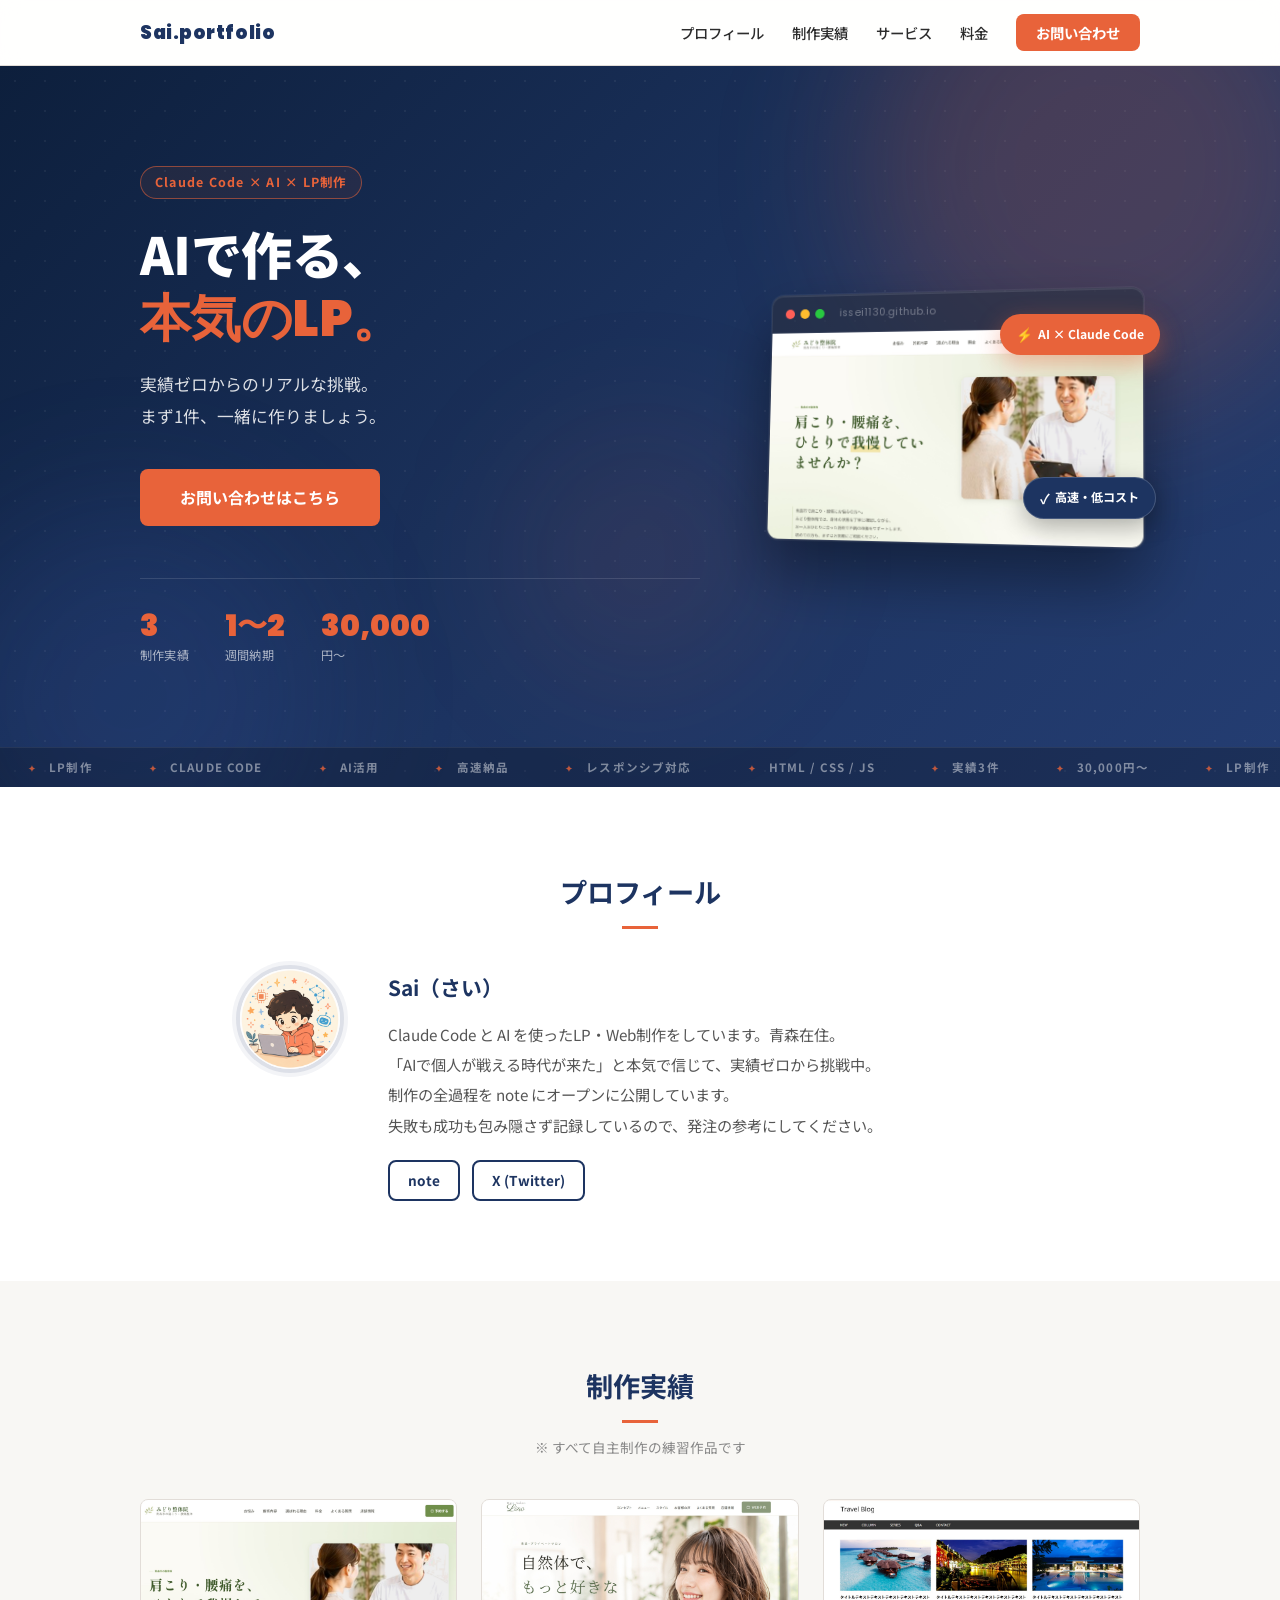
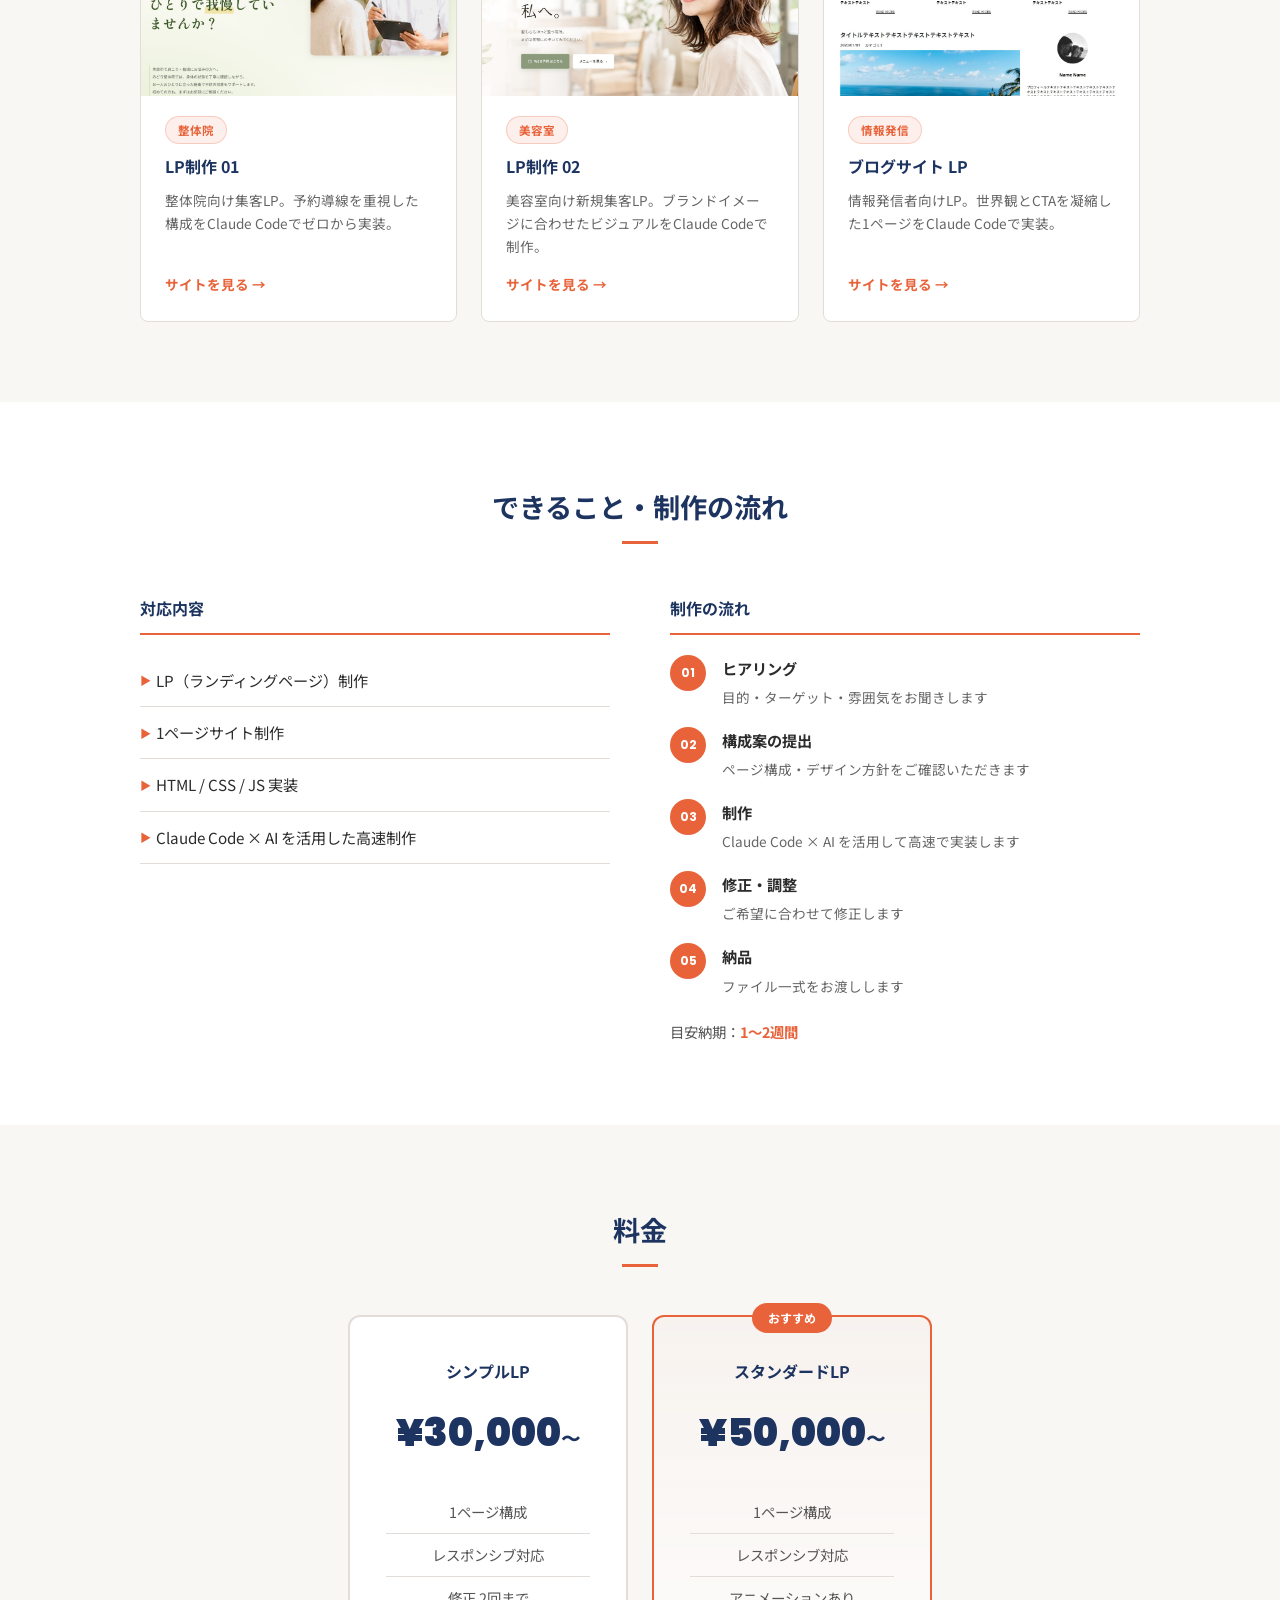
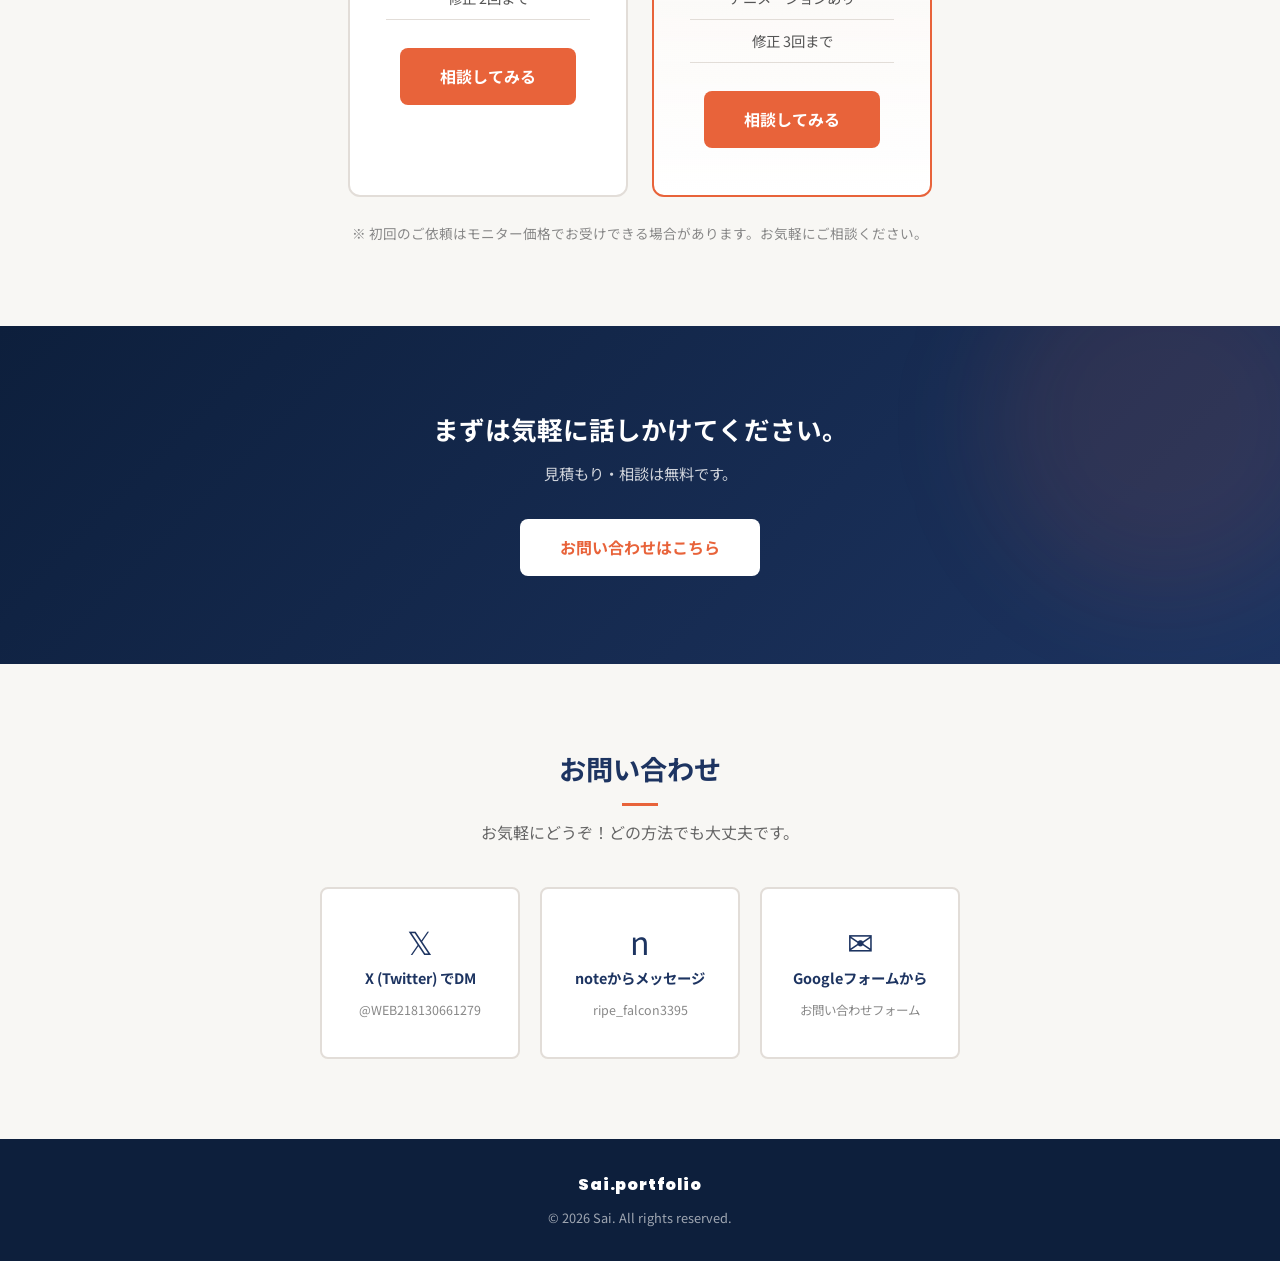
==== commit fedfea5f: "Enhance hero with 2-col layout, mockup, ticker; update profile icon - Hero: split into text (left) +" ====
--- a/index.html
+++ b/index.html
@@ -36,23 +36,59 @@
     <div class="hero-orb hero-orb--2"></div>
     <div class="hero-orb hero-orb--3"></div>
     <div class="hero-inner inner">
-      <p class="hero-label">Claude Code × AI × LP制作</p>
-      <h1 class="hero-title">AIで作る、<br><span class="hero-title-accent">本気のLP。</span></h1>
-      <p class="hero-sub"></p>
-      <a href="#contact" class="cta-btn">お問い合わせはこちら</a>
-      <div class="hero-stats">
-        <div class="hero-stat">
-          <p class="stat-num" data-target="3">0</p>
-          <p class="stat-label">制作実績</p>
-        </div>
-        <div class="hero-stat">
-          <p class="stat-num">1〜2</p>
-          <p class="stat-label">週間納期</p>
-        </div>
-        <div class="hero-stat">
-          <p class="stat-num">30,000</p>
-          <p class="stat-label">円〜</p>
-        </div>
+      <div class="hero-content">
+
+        <!-- 左：テキスト -->
+        <div class="hero-text">
+          <p class="hero-label">Claude Code × AI × LP制作</p>
+          <h1 class="hero-title">AIで作る、<br><span class="hero-title-accent">本気のLP。</span></h1>
+          <p class="hero-sub"></p>
+          <a href="#contact" class="cta-btn">お問い合わせはこちら</a>
+          <div class="hero-stats">
+            <div class="hero-stat">
+              <p class="stat-num" data-target="3">0</p>
+              <p class="stat-label">制作実績</p>
+            </div>
+            <div class="hero-stat">
+              <p class="stat-num">1〜2</p>
+              <p class="stat-label">週間納期</p>
+            </div>
+            <div class="hero-stat">
+              <p class="stat-num">30,000</p>
+              <p class="stat-label">円〜</p>
+            </div>
+          </div>
+        </div>
+
+        <!-- 右：ビジュアル -->
+        <div class="hero-visual">
+          <div class="hero-mockup">
+            <div class="mockup-bar">
+              <span class="dot dot--red"></span>
+              <span class="dot dot--yellow"></span>
+              <span class="dot dot--green"></span>
+              <span class="mockup-url">issei1130.github.io</span>
+            </div>
+            <img src="images/work01.jpg" alt="LP制作実績">
+          </div>
+          <div class="hero-badge">
+            <span class="badge-icon">⚡</span>
+            <span>AI × Claude Code</span>
+          </div>
+          <div class="hero-badge hero-badge--bottom">
+            <span class="badge-icon">✓</span>
+            <span>高速・低コスト</span>
+          </div>
+        </div>
+
+      </div>
+    </div>
+
+    <!-- ティッカー -->
+    <div class="hero-ticker-wrap">
+      <div class="hero-ticker">
+        <span>LP制作</span><span>Claude Code</span><span>AI活用</span><span>高速納品</span><span>レスポンシブ対応</span><span>HTML / CSS / JS</span><span>実績3件</span><span>30,000円〜</span>
+        <span>LP制作</span><span>Claude Code</span><span>AI活用</span><span>高速納品</span><span>レスポンシブ対応</span><span>HTML / CSS / JS</span><span>実績3件</span><span>30,000円〜</span>
       </div>
     </div>
   </section>
@@ -62,7 +98,9 @@
     <div class="inner">
       <h2 class="section-title">プロフィール</h2>
       <div class="about-content">
-        <div class="about-avatar">Sai</div>
+        <div class="about-avatar">
+          <img src="images/icon.png" alt="Sai">
+        </div>
         <div class="about-text">
           <h3 class="about-name">Sai（さい）</h3>
           <p class="about-desc">
--- a/css/style.css
+++ b/css/style.css
@@ -101,9 +101,7 @@
 .cta-btn--light::after {
   background: linear-gradient(90deg, transparent, rgba(232,99,58,0.15), transparent);
 }
-.cta-btn--light:hover {
-  box-shadow: 0 8px 24px rgba(0,0,0,0.12);
-}
+.cta-btn--light:hover { box-shadow: 0 8px 24px rgba(0,0,0,0.12); }
 
 /* ===== ヘッダー ===== */
 .site-header {
@@ -142,38 +140,45 @@
 .hero {
   background: linear-gradient(135deg, #0d1f3c 0%, #1d3461 55%, #243d72 100%);
   color: var(--color-light);
-  padding: 120px 0 100px;
+  padding: 100px 0 120px;
   position: relative;
   overflow: hidden;
 }
+
+/* ドットグリッドテクスチャ */
+.hero::before {
+  content: '';
+  position: absolute;
+  inset: 0;
+  background-image: radial-gradient(rgba(255,255,255,0.055) 1px, transparent 1px);
+  background-size: 30px 30px;
+  pointer-events: none;
+  z-index: 0;
+}
+
 .hero-orb {
   position: absolute;
   border-radius: 50%;
   pointer-events: none;
   filter: blur(70px);
+  z-index: 0;
 }
 .hero-orb--1 {
-  width: 520px;
-  height: 520px;
-  top: -160px;
-  right: -100px;
-  background: rgba(232, 99, 58, 0.18);
+  width: 480px; height: 480px;
+  top: -140px; right: -60px;
+  background: rgba(232, 99, 58, 0.2);
   animation: floatA 8s ease-in-out infinite;
 }
 .hero-orb--2 {
-  width: 420px;
-  height: 420px;
-  bottom: -120px;
-  left: -80px;
-  background: rgba(80, 120, 220, 0.12);
+  width: 380px; height: 380px;
+  bottom: -100px; left: -60px;
+  background: rgba(80, 120, 220, 0.13);
   animation: floatB 11s ease-in-out infinite;
 }
 .hero-orb--3 {
-  width: 280px;
-  height: 280px;
-  top: 45%;
-  left: 52%;
-  background: rgba(232, 99, 58, 0.09);
+  width: 260px; height: 260px;
+  top: 50%; left: 40%;
+  background: rgba(232, 99, 58, 0.08);
   animation: floatA 14s ease-in-out infinite reverse;
 }
 @keyframes floatA {
@@ -184,10 +189,20 @@
   0%, 100% { transform: translateY(0) rotate(0deg); }
   50%       { transform: translateY(-18px) rotate(6deg); }
 }
+
 .hero-inner { position: relative; z-index: 1; }
+
+/* 2カラムレイアウト */
+.hero-content {
+  display: flex;
+  align-items: center;
+  gap: 60px;
+}
+.hero-text { flex: 1; min-width: 0; }
+
 .hero-label {
   display: inline-block;
-  font-size: 0.8rem;
+  font-size: 0.78rem;
   font-weight: 700;
   letter-spacing: 0.1em;
   color: var(--color-accent);
@@ -198,7 +213,7 @@
   margin-bottom: 24px;
 }
 .hero-title {
-  font-size: 3.4rem;
+  font-size: 3.2rem;
   font-weight: 900;
   line-height: 1.2;
   margin-bottom: 20px;
@@ -218,23 +233,140 @@
 }
 .hero-stats {
   display: flex;
-  gap: 40px;
-  margin-top: 48px;
-  padding-top: 36px;
+  gap: 36px;
+  margin-top: 44px;
+  padding-top: 32px;
   border-top: 1px solid rgba(255,255,255,0.12);
 }
 .stat-num {
   font-family: var(--font-display);
-  font-size: 2rem;
+  font-size: 1.9rem;
   font-weight: 900;
   color: var(--color-accent);
   line-height: 1;
   margin-bottom: 4px;
 }
 .stat-label {
-  font-size: 0.78rem;
-  opacity: 0.65;
+  font-size: 0.76rem;
+  opacity: 0.62;
   letter-spacing: 0.02em;
+}
+
+/* ===== ヒーロー：ビジュアル（右カラム） ===== */
+.hero-visual {
+  flex-shrink: 0;
+  width: 380px;
+  position: relative;
+}
+
+/* ブラウザ風モックアップ */
+.hero-mockup {
+  background: rgba(13, 20, 40, 0.6);
+  border: 1px solid rgba(255,255,255,0.14);
+  border-radius: 12px;
+  overflow: hidden;
+  box-shadow:
+    0 32px 64px rgba(0,0,0,0.4),
+    0 0 0 1px rgba(255,255,255,0.06),
+    inset 0 1px 0 rgba(255,255,255,0.1);
+  transform: perspective(900px) rotateY(-10deg) rotateX(4deg);
+  transition: transform 0.4s ease;
+}
+.hero-mockup:hover {
+  transform: perspective(900px) rotateY(-5deg) rotateX(2deg);
+}
+.mockup-bar {
+  background: rgba(255,255,255,0.07);
+  border-bottom: 1px solid rgba(255,255,255,0.08);
+  padding: 9px 14px;
+  display: flex;
+  align-items: center;
+  gap: 6px;
+}
+.dot {
+  display: block;
+  width: 10px;
+  height: 10px;
+  border-radius: 50%;
+}
+.dot--red    { background: #ff5f57; }
+.dot--yellow { background: #febc2e; }
+.dot--green  { background: #28c840; }
+.mockup-url {
+  margin-left: 10px;
+  font-size: 0.68rem;
+  color: rgba(255,255,255,0.35);
+  font-family: var(--font-display);
+  letter-spacing: 0.02em;
+}
+.hero-mockup img { width: 100%; display: block; }
+
+/* フローティングバッジ */
+.hero-badge {
+  position: absolute;
+  right: -20px;
+  top: 24px;
+  background: var(--color-accent);
+  color: white;
+  padding: 8px 16px;
+  border-radius: 40px;
+  font-size: 0.76rem;
+  font-weight: 700;
+  display: flex;
+  align-items: center;
+  gap: 5px;
+  box-shadow: 0 8px 24px rgba(232,99,58,0.45);
+  animation: floatA 4s ease-in-out infinite;
+  white-space: nowrap;
+}
+.hero-badge--bottom {
+  top: auto;
+  bottom: 24px;
+  right: -16px;
+  background: var(--color-main);
+  border: 1px solid rgba(255,255,255,0.18);
+  box-shadow: 0 8px 24px rgba(0,0,0,0.3);
+  animation: floatA 5s ease-in-out infinite reverse;
+}
+.badge-icon { font-size: 0.85rem; }
+
+/* ===== ティッカー ===== */
+.hero-ticker-wrap {
+  position: absolute;
+  bottom: 0;
+  left: 0;
+  right: 0;
+  background: rgba(0,0,0,0.22);
+  border-top: 1px solid rgba(255,255,255,0.07);
+  overflow: hidden;
+  padding: 9px 0;
+  z-index: 2;
+}
+.hero-ticker {
+  display: flex;
+  gap: 0;
+  animation: ticker 22s linear infinite;
+  white-space: nowrap;
+  width: max-content;
+}
+.hero-ticker span {
+  font-size: 0.72rem;
+  font-weight: 700;
+  letter-spacing: 0.1em;
+  color: rgba(255,255,255,0.45);
+  text-transform: uppercase;
+  padding: 0 28px;
+}
+.hero-ticker span::before {
+  content: '✦';
+  margin-right: 12px;
+  color: var(--color-accent);
+  opacity: 0.8;
+  font-size: 0.55rem;
+}
+@keyframes ticker {
+  0%   { transform: translateX(0); }
+  100% { transform: translateX(-50%); }
 }
 
 /* ===== プロフィール ===== */
@@ -245,17 +377,10 @@
   width: 100px;
   height: 100px;
   border-radius: 50%;
-  background: linear-gradient(135deg, var(--color-main), #2a4d8f);
-  color: var(--color-light);
-  display: flex;
-  align-items: center;
-  justify-content: center;
-  font-family: var(--font-display);
-  font-weight: 900;
-  font-size: 1.3rem;
-  letter-spacing: 0.05em;
+  overflow: hidden;
   box-shadow: 0 0 0 4px rgba(29,52,97,0.1), 0 0 0 8px rgba(29,52,97,0.05);
 }
+.about-avatar img { width: 100%; height: 100%; object-fit: cover; }
 .about-name { font-size: 1.3rem; font-weight: 700; color: var(--color-main); margin-bottom: 12px; }
 .about-desc { font-size: 0.95rem; line-height: 2; color: #555; margin-bottom: 20px; }
 .about-links { display: flex; gap: 12px; }
@@ -327,12 +452,7 @@
 }
 .works-item:hover .works-overlay-btn { transform: translateY(0); }
 .works-overlay-btn:hover { background: rgba(255,255,255,0.15); }
-.works-info {
-  padding: 20px 24px 24px;
-  flex: 1;
-  display: flex;
-  flex-direction: column;
-}
+.works-info { padding: 20px 24px 24px; flex: 1; display: flex; flex-direction: column; }
 .works-tag {
   display: inline-block;
   background: rgba(232,99,58,0.1);
@@ -347,13 +467,7 @@
 }
 .works-title { font-size: 1rem; font-weight: 700; color: var(--color-main); margin-bottom: 8px; }
 .works-desc { font-size: 0.85rem; color: #666; line-height: 1.7; margin-bottom: 14px; flex: 1; }
-.works-link {
-  font-size: 0.85rem;
-  font-weight: 700;
-  color: var(--color-accent);
-  transition: opacity 0.2s;
-  align-self: flex-start;
-}
+.works-link { font-size: 0.85rem; font-weight: 700; color: var(--color-accent); transition: opacity 0.2s; align-self: flex-start; }
 .works-link:hover { opacity: 0.7; }
 
 /* ===== サービス ===== */
@@ -387,8 +501,7 @@
 .flow-item { display: flex; align-items: flex-start; gap: 16px; }
 .flow-num {
   flex-shrink: 0;
-  width: 36px;
-  height: 36px;
+  width: 36px; height: 36px;
   background: var(--color-accent);
   color: var(--color-light);
   border-radius: 50%;
@@ -418,18 +531,14 @@
   position: relative;
   transition: box-shadow 0.3s, transform 0.3s;
 }
-.price-card:hover {
-  box-shadow: 0 12px 32px rgba(0,0,0,0.09);
-  transform: translateY(-4px);
-}
+.price-card:hover { box-shadow: 0 12px 32px rgba(0,0,0,0.09); transform: translateY(-4px); }
 .price-card.is-recommended {
   border-color: var(--color-accent);
   background: linear-gradient(180deg, rgba(232,99,58,0.03) 0%, var(--color-light) 100%);
 }
 .price-badge {
   position: absolute;
-  top: -14px;
-  left: 50%;
+  top: -14px; left: 50%;
   transform: translateX(-50%);
   background: var(--color-accent);
   color: var(--color-light);
@@ -448,18 +557,8 @@
 }
 .price-amount span { font-size: 1.2rem; }
 .price-features { margin-bottom: 28px; }
-.price-features li {
-  font-size: 0.9rem;
-  padding: 8px 0;
-  border-bottom: 1px solid var(--color-border);
-  color: #555;
-}
-.price-note {
-  text-align: center;
-  font-size: 0.85rem;
-  color: #888;
-  margin-top: 24px;
-}
+.price-features li { font-size: 0.9rem; padding: 8px 0; border-bottom: 1px solid var(--color-border); color: #555; }
+.price-note { text-align: center; font-size: 0.85rem; color: #888; margin-top: 24px; }
 
 /* ===== CTAバナー ===== */
 .cta-section {
@@ -473,10 +572,8 @@
 .cta-section::before {
   content: '';
   position: absolute;
-  top: -80px;
-  right: -60px;
-  width: 350px;
-  height: 350px;
+  top: -80px; right: -60px;
+  width: 350px; height: 350px;
   background: rgba(232,99,58,0.1);
   border-radius: 50%;
   filter: blur(50px);
@@ -538,11 +635,18 @@
 @media (max-width: 768px) {
   section { padding: 60px 0; }
 
-  .hero { padding: 80px 0 70px; }
+  .hero { padding: 72px 0 80px; }
+  .hero-content { flex-direction: column; gap: 40px; }
   .hero-title { font-size: 2.2rem; }
   .hero-sub { font-size: 0.95rem; }
-  .hero-stats { gap: 24px; flex-wrap: wrap; }
+  .hero-stats { gap: 20px; flex-wrap: wrap; }
   .stat-num { font-size: 1.6rem; }
+
+  .hero-visual { width: 100%; max-width: 300px; margin: 0 auto; }
+  .hero-mockup { transform: none; }
+  .hero-mockup:hover { transform: none; }
+  .hero-badge { right: -8px; top: 16px; }
+  .hero-badge--bottom { right: -8px; bottom: 16px; }
 
   .nav-toggle {
     display: flex;
@@ -566,10 +670,8 @@
     flex-direction: column;
     gap: 0;
     position: fixed;
-    top: 0;
-    left: 0;
-    width: 100%;
-    height: 100vh;
+    top: 0; left: 0;
+    width: 100%; height: 100vh;
     background: var(--color-light);
     padding: 80px 0 24px;
     align-items: center;
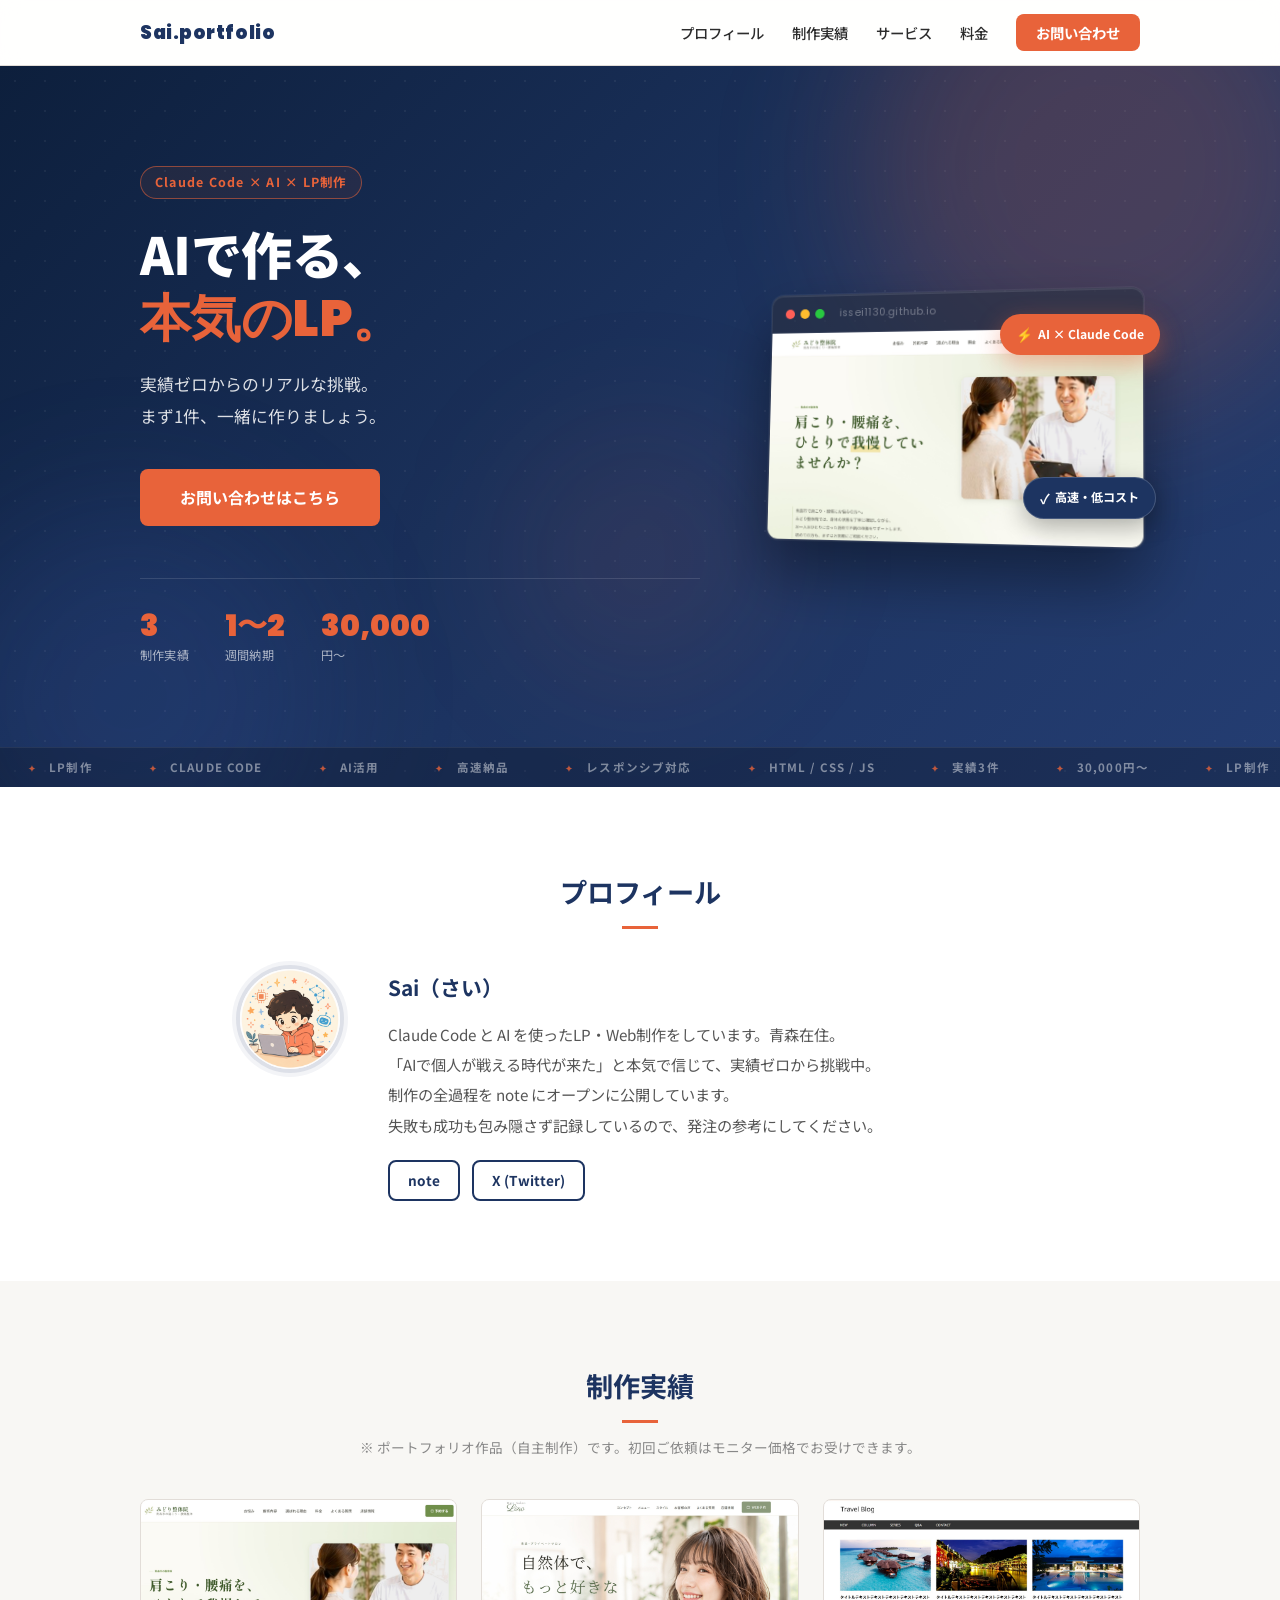
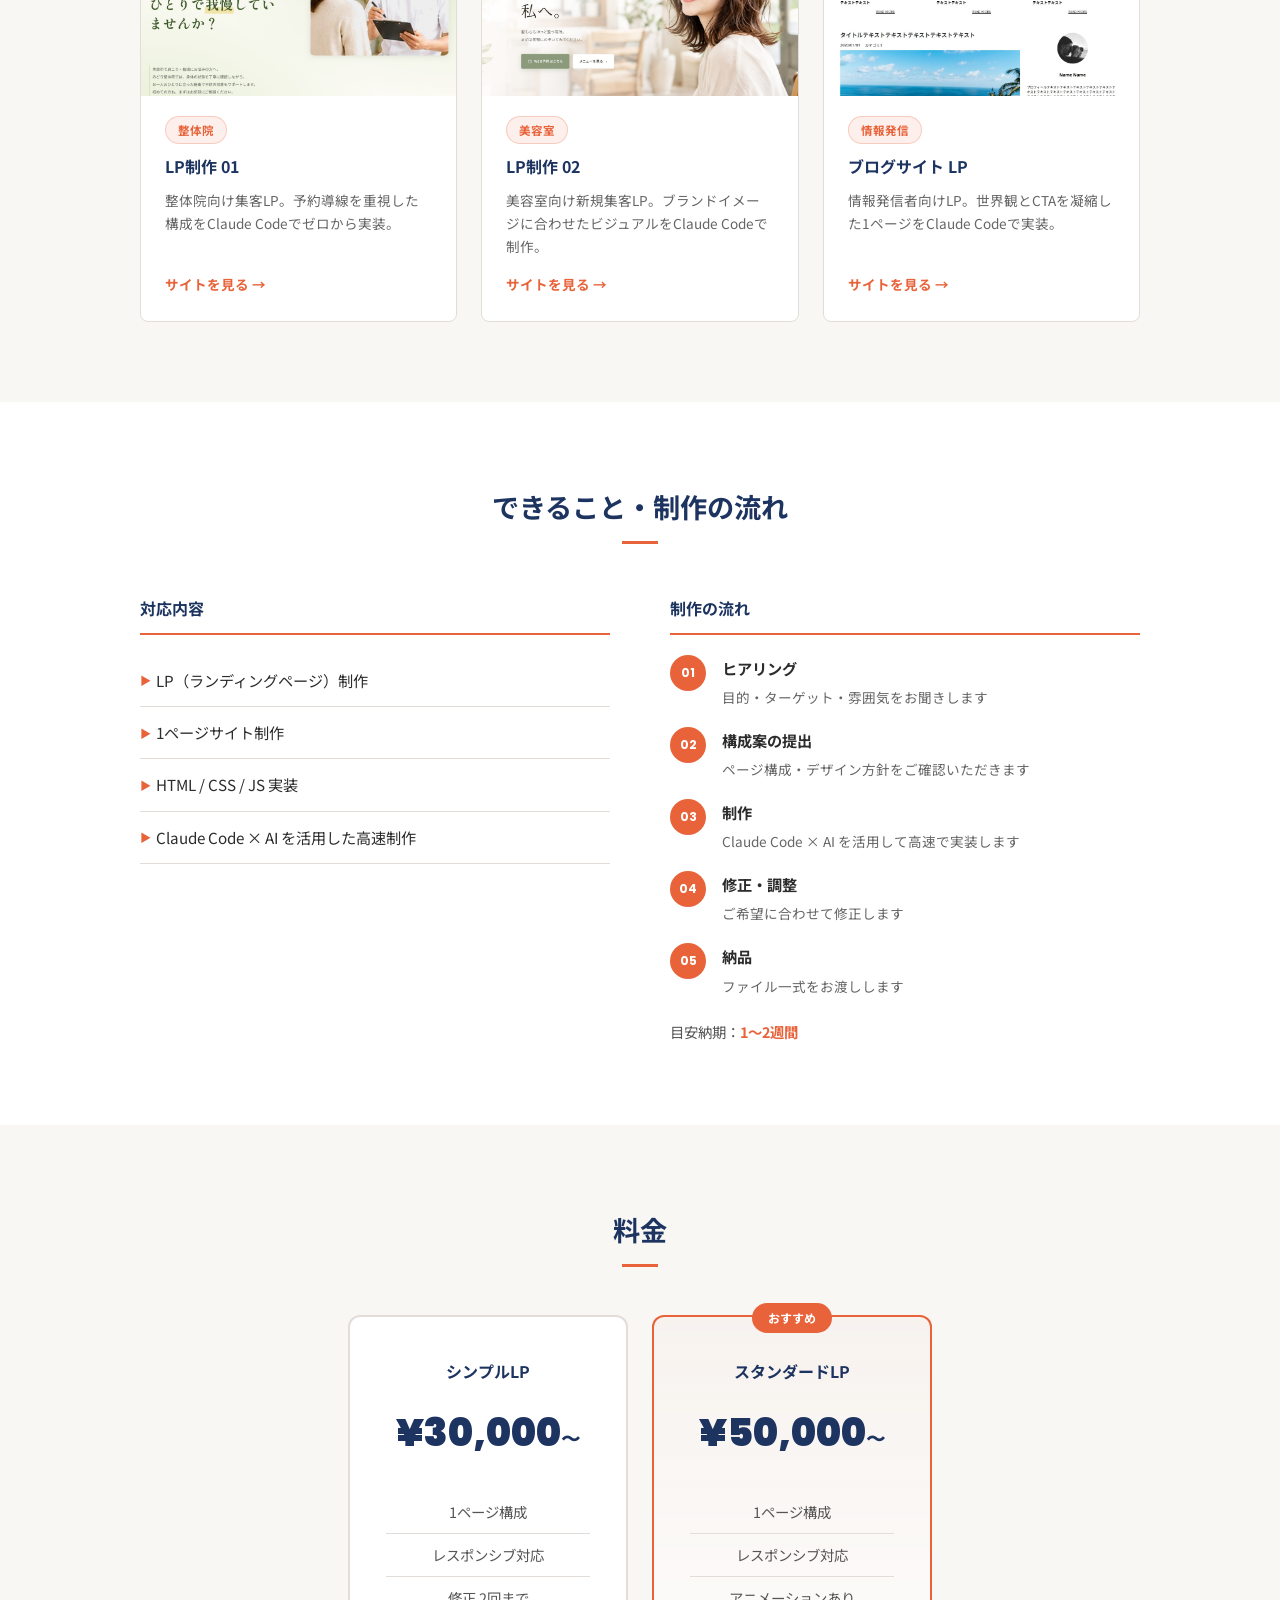
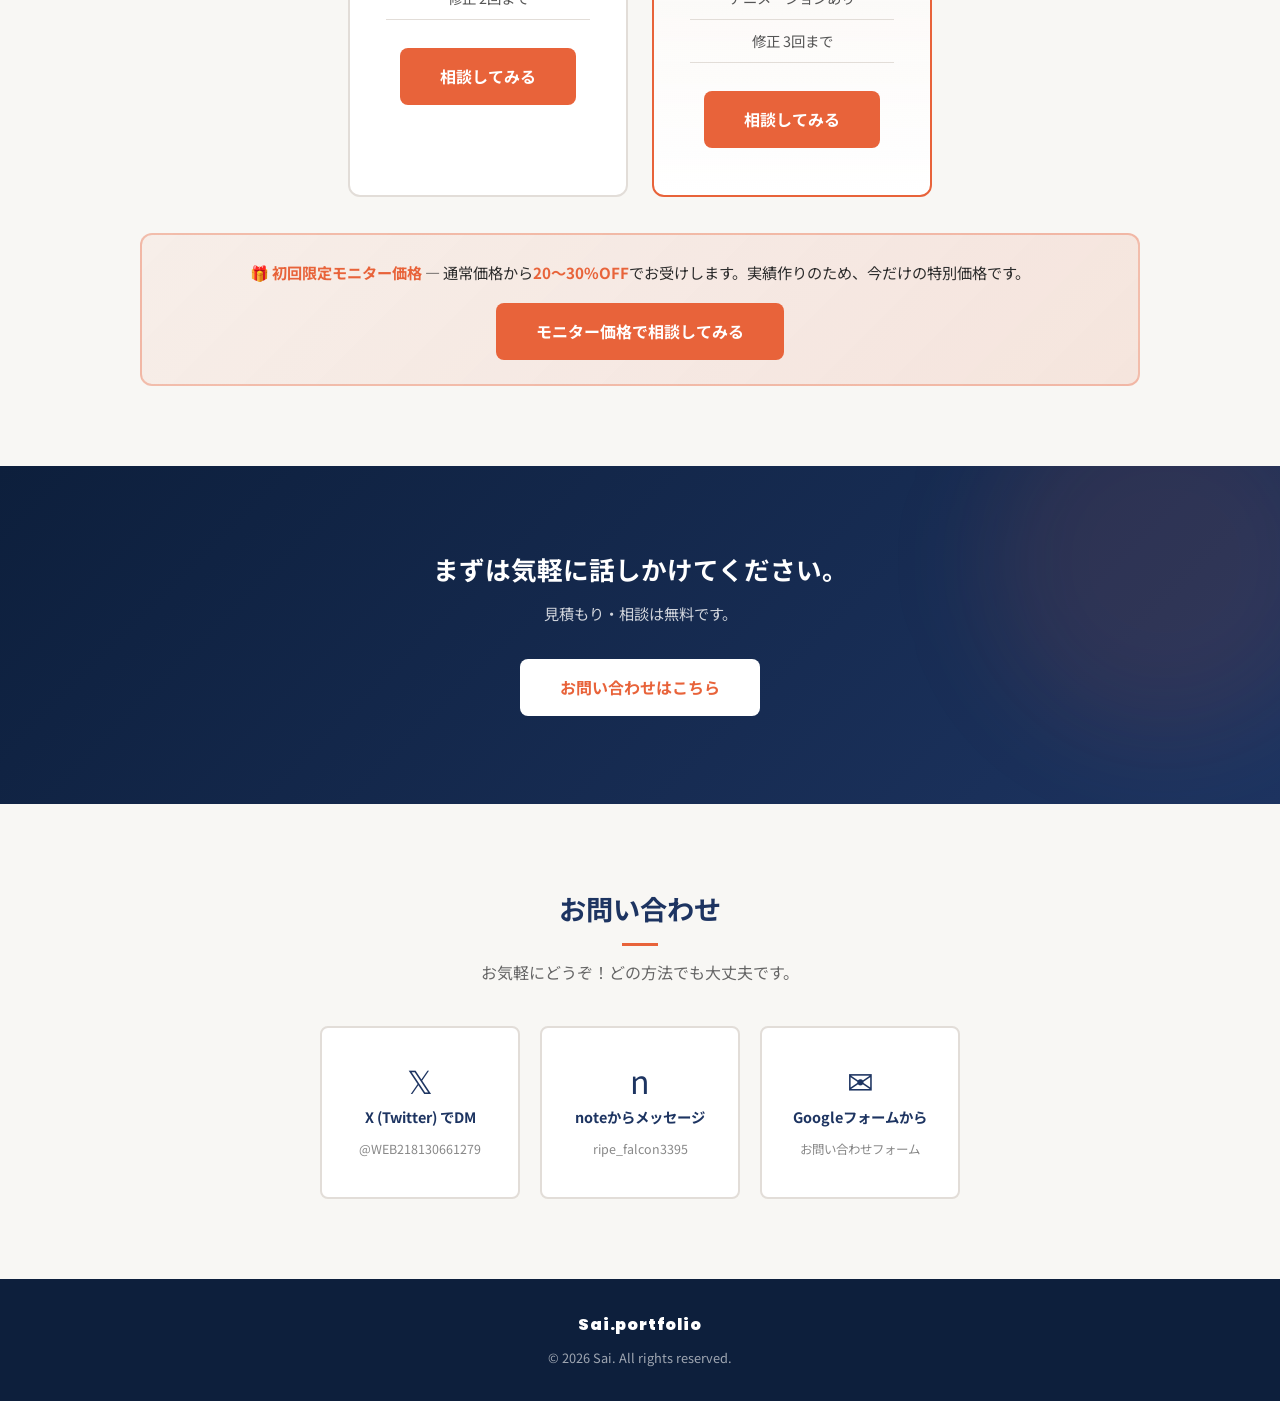
==== commit 753153ac: "feat: ポートフォリオUI/UX改善 - OGP/metaタグ追加（X・noteシェア時のプレビュー対応） - フローティングCTAボタン追加（ヒーロー通過後に表示） - 実績セクションのコピー改" ====
--- a/index.html
+++ b/index.html
@@ -4,6 +4,13 @@
   <meta charset="UTF-8">
   <meta name="viewport" content="width=device-width, initial-scale=1.0">
   <title>Sai - LP制作ポートフォリオ | Claude Code × AI</title>
+  <meta name="description" content="AIで個人が戦える時代が来た。Claude Code × AIでLP・Web制作を手掛けるSaiのポートフォリオ。30,000円〜・納期1〜2週間・初回モニター価格あり。">
+  <meta property="og:title" content="Sai - LP制作ポートフォリオ | Claude Code × AI">
+  <meta property="og:description" content="AIで個人が戦える時代が来た。実績ゼロから本気で挑戦中。LP・Web制作 30,000円〜、納期1〜2週間。初回モニター価格あり。">
+  <meta property="og:url" content="https://issei1130.github.io">
+  <meta property="og:type" content="website">
+  <meta name="twitter:card" content="summary_large_image">
+  <meta name="twitter:site" content="@WEB218130661279">
   <link rel="stylesheet" href="css/style.css">
 </head>
 <body>
@@ -24,7 +31,7 @@
           <li><a href="#works">制作実績</a></li>
           <li><a href="#service">サービス</a></li>
           <li><a href="#price">料金</a></li>
-          <li><a href="#contact" class="nav-cta">お問い合わせ</a></li>
+          <li><a href="contact.html" class="nav-cta">お問い合わせ</a></li>
         </ul>
       </nav>
     </div>
@@ -43,7 +50,7 @@
           <p class="hero-label">Claude Code × AI × LP制作</p>
           <h1 class="hero-title">AIで作る、<br><span class="hero-title-accent">本気のLP。</span></h1>
           <p class="hero-sub"></p>
-          <a href="#contact" class="cta-btn">お問い合わせはこちら</a>
+          <a href="contact.html" class="cta-btn">お問い合わせはこちら</a>
           <div class="hero-stats">
             <div class="hero-stat">
               <p class="stat-num" data-target="3">0</p>
@@ -122,7 +129,7 @@
   <section id="works" class="works">
     <div class="inner">
       <h2 class="section-title">制作実績</h2>
-      <p class="section-note">※ すべて自主制作の練習作品です</p>
+      <p class="section-note">※ ポートフォリオ作品（自主制作）です。初回ご依頼はモニター価格でお受けできます。</p>
       <ul class="works-list">
         <li class="works-item">
           <div class="works-thumb">
@@ -242,7 +249,7 @@
             <li>レスポンシブ対応</li>
             <li>修正 2回まで</li>
           </ul>
-          <a href="#contact" class="cta-btn">相談してみる</a>
+          <a href="contact.html" class="cta-btn">相談してみる</a>
         </div>
         <div class="price-card is-recommended">
           <p class="price-badge">おすすめ</p>
@@ -254,10 +261,13 @@
             <li>アニメーションあり</li>
             <li>修正 3回まで</li>
           </ul>
-          <a href="#contact" class="cta-btn">相談してみる</a>
-        </div>
-      </div>
-      <p class="price-note">※ 初回のご依頼はモニター価格でお受けできる場合があります。お気軽にご相談ください。</p>
+          <a href="contact.html" class="cta-btn">相談してみる</a>
+        </div>
+      </div>
+      <div class="price-monitor">
+        <p class="price-monitor-text">🎁 <strong>初回限定モニター価格</strong> — 通常価格から<strong>20〜30%OFF</strong>でお受けします。実績作りのため、今だけの特別価格です。</p>
+        <a href="contact.html" class="cta-btn">モニター価格で相談してみる</a>
+      </div>
     </div>
   </section>
 
@@ -266,7 +276,7 @@
     <div class="inner">
       <p class="cta-title">まずは気軽に話しかけてください。</p>
       <p class="cta-sub">見積もり・相談は無料です。</p>
-      <a href="#contact" class="cta-btn cta-btn--light">お問い合わせはこちら</a>
+      <a href="contact.html" class="cta-btn cta-btn--light">お問い合わせはこちら</a>
     </div>
   </section>
 
@@ -303,6 +313,11 @@
     </div>
   </footer>
 
+  <!-- フローティングCTA -->
+  <div class="float-cta" id="floatCta">
+    <a href="contact.html" class="cta-btn">無料相談はこちら ↑</a>
+  </div>
+
   <script src="js/script.js"></script>
 </body>
 </html>
--- a/css/style.css
+++ b/css/style.css
@@ -702,3 +702,215 @@
   .section-title { font-size: 1.4rem; }
   .cta-title { font-size: 1.3rem; }
 }
+
+/* ===== モニター価格バナー ===== */
+.price-monitor {
+  margin-top: 36px;
+  background: linear-gradient(135deg, rgba(232,99,58,0.06), rgba(232,99,58,0.12));
+  border: 2px solid rgba(232,99,58,0.35);
+  border-radius: 12px;
+  padding: 24px 32px;
+  text-align: center;
+  display: flex;
+  flex-direction: column;
+  align-items: center;
+  gap: 16px;
+}
+.price-monitor-text {
+  font-size: 0.95rem;
+  color: var(--color-text);
+  line-height: 1.8;
+}
+.price-monitor-text strong { color: var(--color-accent); }
+
+/* ===== フローティングCTA ===== */
+.float-cta {
+  position: fixed;
+  bottom: 28px;
+  right: 28px;
+  z-index: 99;
+  opacity: 0;
+  transform: translateY(16px);
+  transition: opacity 0.35s, transform 0.35s;
+  pointer-events: none;
+}
+.float-cta.is-visible {
+  opacity: 1;
+  transform: translateY(0);
+  pointer-events: auto;
+}
+.float-cta .cta-btn {
+  box-shadow: 0 8px 28px rgba(232,99,58,0.45);
+  font-size: 0.9rem;
+  padding: 13px 28px;
+}
+
+@media (max-width: 768px) {
+  .float-cta { bottom: 16px; right: 16px; }
+  .price-monitor { padding: 20px 16px; }
+}
+
+/* ===== ページヒーロー（contact.html用） ===== */
+.page-hero {
+  background: linear-gradient(135deg, #0d1f3c 0%, #1d3461 100%);
+  color: var(--color-light);
+  text-align: center;
+  padding: 80px 0 72px;
+  position: relative;
+  overflow: hidden;
+}
+.page-hero::before {
+  content: '';
+  position: absolute;
+  inset: 0;
+  background-image: radial-gradient(rgba(255,255,255,0.045) 1px, transparent 1px);
+  background-size: 30px 30px;
+  pointer-events: none;
+}
+.page-hero-label {
+  font-family: var(--font-display);
+  font-size: 0.75rem;
+  font-weight: 700;
+  letter-spacing: 0.18em;
+  color: var(--color-accent);
+  margin-bottom: 12px;
+  position: relative;
+}
+.page-hero-title {
+  font-size: 2.4rem;
+  font-weight: 900;
+  margin-bottom: 16px;
+  position: relative;
+}
+.page-hero-sub {
+  font-size: 0.95rem;
+  opacity: 0.8;
+  line-height: 1.9;
+  position: relative;
+}
+
+/* ===== フォームセクション ===== */
+.contact-form-section { background: var(--color-bg); }
+
+.contact-form-inner {
+  display: grid;
+  grid-template-columns: 1fr 360px;
+  gap: 56px;
+  align-items: flex-start;
+}
+
+.contact-form-title {
+  font-size: 1.15rem;
+  font-weight: 700;
+  color: var(--color-main);
+  margin-bottom: 6px;
+}
+.contact-form-note {
+  font-size: 0.85rem;
+  color: #888;
+  margin-bottom: 32px;
+}
+
+.contact-form-wrap {
+  background: var(--color-light);
+  border: 1px solid var(--color-border);
+  border-radius: 12px;
+  padding: 40px 44px;
+}
+.contact-form { display: flex; flex-direction: column; gap: 24px; }
+.form-group { display: flex; flex-direction: column; gap: 7px; }
+
+.form-label {
+  font-size: 0.88rem;
+  font-weight: 700;
+  color: var(--color-main);
+  display: flex;
+  align-items: center;
+  gap: 8px;
+}
+.form-required {
+  font-size: 0.72rem;
+  font-weight: 700;
+  color: var(--color-light);
+  background: var(--color-accent);
+  padding: 2px 8px;
+  border-radius: 20px;
+}
+
+.form-input,
+.form-select,
+.form-textarea {
+  width: 100%;
+  padding: 12px 16px;
+  border: 1.5px solid var(--color-border);
+  border-radius: var(--radius);
+  font-family: var(--font-base);
+  font-size: 0.95rem;
+  color: var(--color-text);
+  background: var(--color-bg);
+  transition: border-color 0.2s, box-shadow 0.2s;
+  outline: none;
+}
+.form-input:focus,
+.form-select:focus,
+.form-textarea:focus {
+  border-color: var(--color-main);
+  box-shadow: 0 0 0 3px rgba(29,52,97,0.08);
+}
+.form-select {
+  cursor: pointer;
+  appearance: none;
+  background-image: url("data:image/svg+xml,%3Csvg xmlns='http://www.w3.org/2000/svg' width='12' height='8' viewBox='0 0 12 8'%3E%3Cpath d='M1 1l5 5 5-5' stroke='%23888' stroke-width='1.5' fill='none' stroke-linecap='round'/%3E%3C/svg%3E");
+  background-repeat: no-repeat;
+  background-position: right 16px center;
+  padding-right: 40px;
+}
+.form-textarea { resize: vertical; min-height: 140px; }
+.form-btn { align-self: flex-start; padding: 14px 48px; font-size: 1rem; }
+
+.form-success { display: none; text-align: center; padding: 60px 20px; }
+.form-success-icon {
+  width: 56px; height: 56px;
+  background: var(--color-accent);
+  color: white;
+  border-radius: 50%;
+  display: flex;
+  align-items: center;
+  justify-content: center;
+  font-size: 1.4rem;
+  font-weight: 700;
+  margin: 0 auto 20px;
+}
+.form-success-title { font-size: 1.3rem; font-weight: 700; color: var(--color-main); margin-bottom: 10px; }
+.form-success-text { font-size: 0.9rem; color: #666; line-height: 1.8; }
+
+.contact-side { display: flex; flex-direction: column; }
+.contact-options--vertical { flex-direction: column; align-items: stretch; }
+.contact-options--vertical .contact-card { width: 100%; flex-direction: row; justify-content: flex-start; padding: 20px 24px; gap: 16px; }
+.contact-options--vertical .contact-icon { font-size: 1.4rem; }
+
+.contact-info-box {
+  margin-top: 28px;
+  background: var(--color-light);
+  border: 1px solid var(--color-border);
+  border-radius: var(--radius);
+  padding: 24px;
+}
+.contact-info-title {
+  font-size: 0.9rem;
+  font-weight: 700;
+  color: var(--color-main);
+  margin-bottom: 16px;
+  padding-bottom: 10px;
+  border-bottom: 2px solid var(--color-accent);
+}
+.contact-faq dt { font-size: 0.85rem; font-weight: 700; color: var(--color-main); margin-bottom: 4px; }
+.contact-faq dd { font-size: 0.82rem; color: #666; margin-bottom: 16px; line-height: 1.7; }
+.contact-faq dd:last-child { margin-bottom: 0; }
+
+@media (max-width: 768px) {
+  .page-hero-title { font-size: 1.8rem; }
+  .contact-form-inner { grid-template-columns: 1fr; gap: 40px; }
+  .contact-form-wrap { padding: 28px 20px; }
+  .contact-options--vertical .contact-card { flex-direction: column; align-items: center; padding: 24px 16px; }
+}
